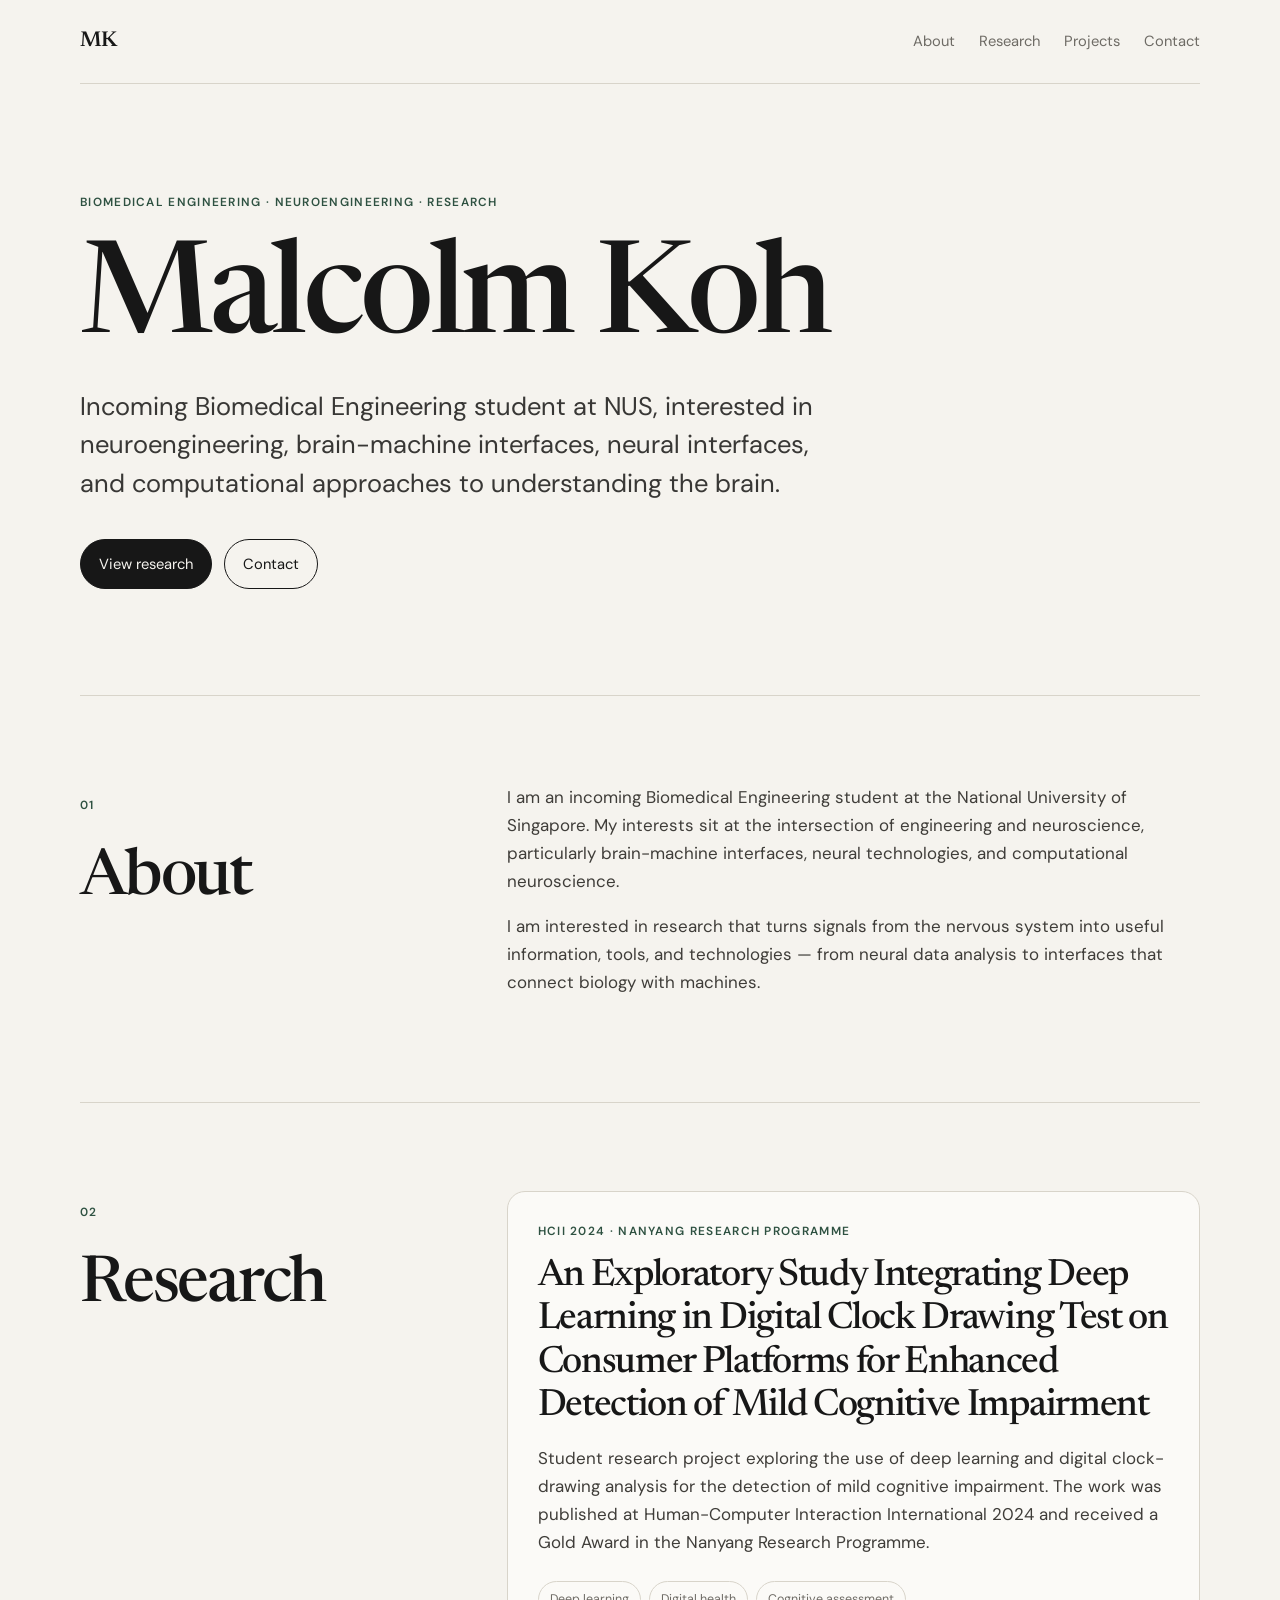
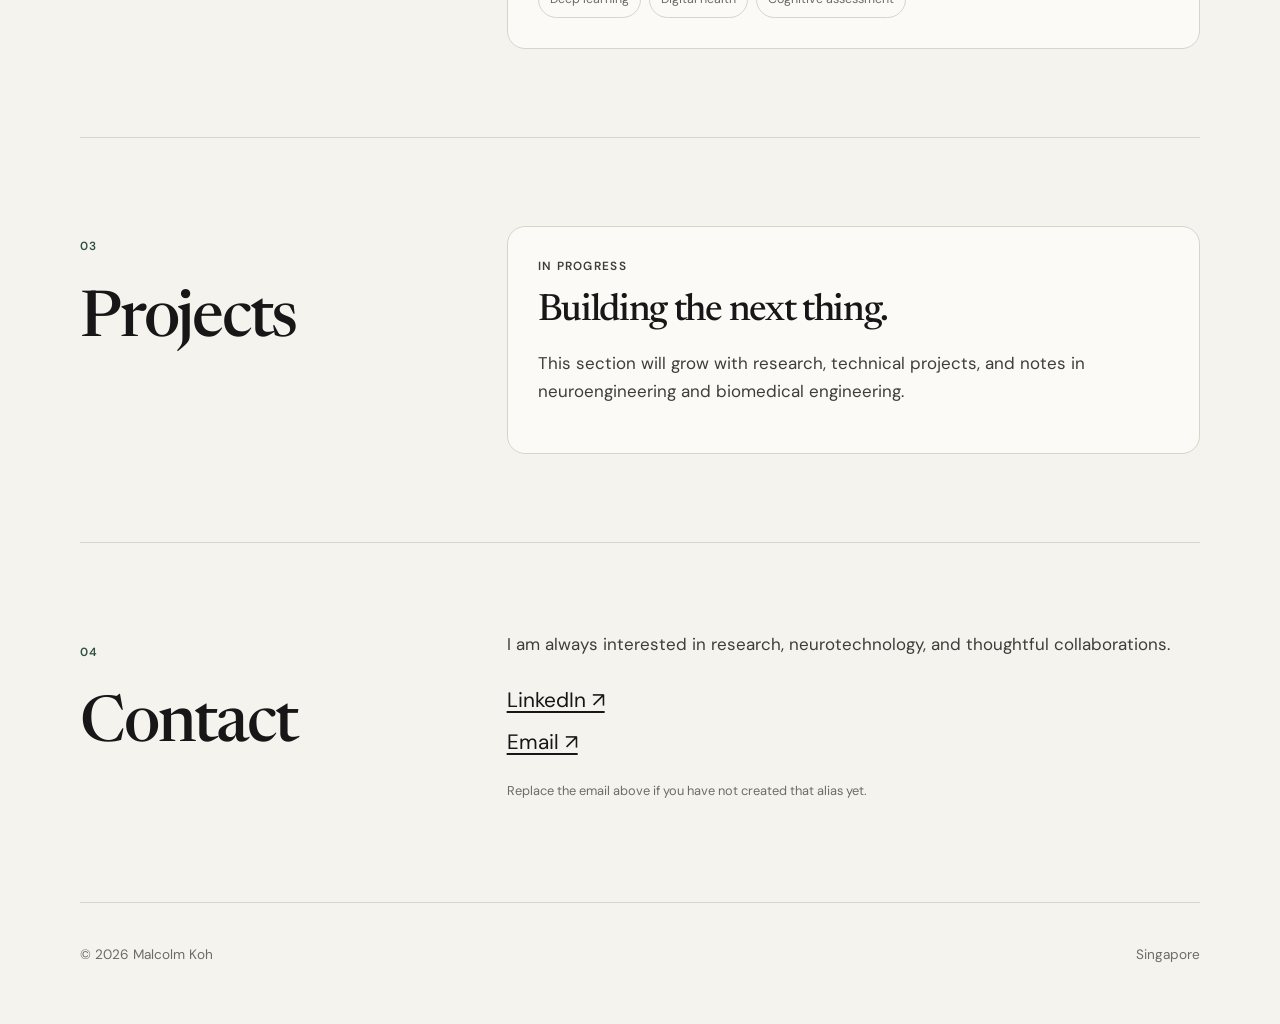
==== index.html @ 0d07c6bb "oops" ====
<!DOCTYPE html>
<html lang="en">
<head>
  <meta charset="UTF-8" />
  <meta name="viewport" content="width=device-width, initial-scale=1.0" />
  <meta name="description" content="Malcolm Koh — incoming NUS Biomedical Engineering student interested in neuroengineering, brain-machine interfaces, and computational neuroscience." />
  <title>Malcolm Koh</title>
  <link rel="preconnect" href="https://fonts.googleapis.com">
  <link rel="preconnect" href="https://fonts.gstatic.com" crossorigin>
  <link href="https://fonts.googleapis.com/css2?family=DM+Sans:wght@400;500;600&family=Newsreader:opsz,wght@6..72,500;6..72,600&display=swap" rel="stylesheet">
  <link rel="stylesheet" href="styles.css" />
</head>
<body>
  <header class="site-header">
    <a class="brand" href="#top">MK</a>
    <nav aria-label="Primary navigation">
      <a href="#about">About</a>
      <a href="#research">Research</a>
      <a href="#projects">Projects</a>
      <a href="#contact">Contact</a>
    </nav>
  </header>

  <main id="top">
    <section class="hero section-wrap">
      <p class="eyebrow">Biomedical engineering · Neuroengineering · Research</p>
      <h1>Malcolm Koh</h1>
      <p class="hero-copy">
        Incoming Biomedical Engineering student at NUS, interested in
        neuroengineering, brain-machine interfaces, neural interfaces,
        and computational approaches to understanding the brain.
      </p>
      <div class="hero-links">
        <a class="button primary" href="#research">View research</a>
        <a class="button secondary" href="#contact">Contact</a>
      </div>
    </section>

    <section id="about" class="section-wrap section-grid">
      <div>
        <p class="section-number">01</p>
        <h2>About</h2>
      </div>
      <div class="section-content">
        <p>
          I am an incoming Biomedical Engineering student at the National
          University of Singapore. My interests sit at the intersection of
          engineering and neuroscience, particularly brain-machine interfaces,
          neural technologies, and computational neuroscience.
        </p>
        <p>
          I am interested in research that turns signals from the nervous system
          into useful information, tools, and technologies — from neural data
          analysis to interfaces that connect biology with machines.
        </p>
      </div>
    </section>

    <section id="research" class="section-wrap section-grid">
      <div>
        <p class="section-number">02</p>
        <h2>Research</h2>
      </div>
      <div class="section-content">
        <article class="research-card">
          <div class="research-meta">HCII 2024 · Nanyang Research Programme</div>
          <h3>
            An Exploratory Study Integrating Deep Learning in Digital Clock
            Drawing Test on Consumer Platforms for Enhanced Detection of Mild
            Cognitive Impairment
          </h3>
          <p>
            Student research project exploring the use of deep learning and
            digital clock-drawing analysis for the detection of mild cognitive
            impairment. The work was published at Human-Computer Interaction
            International 2024 and received a Gold Award in the Nanyang Research
            Programme.
          </p>
          <div class="tag-row" aria-label="Research topics">
            <span>Deep learning</span>
            <span>Digital health</span>
            <span>Cognitive assessment</span>
          </div>
        </article>
      </div>
    </section>

    <section id="projects" class="section-wrap section-grid">
      <div>
        <p class="section-number">03</p>
        <h2>Projects</h2>
      </div>
      <div class="section-content">
        <div class="placeholder-card">
          <p class="placeholder-label">In progress</p>
          <h3>Building the next thing.</h3>
          <p>
            This section will grow with research, technical projects, and notes
            in neuroengineering and biomedical engineering.
          </p>
        </div>
      </div>
    </section>

    <section id="contact" class="section-wrap section-grid contact-section">
      <div>
        <p class="section-number">04</p>
        <h2>Contact</h2>
      </div>
      <div class="section-content">
        <p>
          I am always interested in research, neurotechnology, and thoughtful
          collaborations.
        </p>
        <div class="contact-links">
          <a href="https://www.linkedin.com/in/malcolmkohhs" target="_blank" rel="noreferrer">LinkedIn ↗</a>
          <a href="mailto:hello@malcolmkoh.com">Email ↗</a>
        </div>
        <p class="fine-print">Replace the email above if you have not created that alias yet.</p>
      </div>
    </section>
  </main>

  <footer class="site-footer section-wrap">
    <p>© <span id="year"></span> Malcolm Koh</p>
    <p>Singapore</p>
  </footer>

  <script src="script.js"></script>
</body>
</html>
---- styles.css ----
:root {
  --bg: #f5f3ee;
  --surface: #fbfaf7;
  --text: #171717;
  --muted: #6e6b65;
  --line: #d8d4ca;
  --accent: #2e5141;
  --max-width: 1120px;
}

* { box-sizing: border-box; }
html { scroll-behavior: smooth; }
body {
  margin: 0;
  background: var(--bg);
  color: var(--text);
  font-family: "DM Sans", system-ui, sans-serif;
  line-height: 1.65;
  -webkit-font-smoothing: antialiased;
}

a { color: inherit; }

.site-header {
  width: min(calc(100% - 40px), var(--max-width));
  margin: 0 auto;
  min-height: 84px;
  display: flex;
  align-items: center;
  justify-content: space-between;
  border-bottom: 1px solid var(--line);
}

.brand {
  text-decoration: none;
  font-family: "Newsreader", serif;
  font-size: 1.35rem;
  font-weight: 600;
  letter-spacing: -0.03em;
}

nav { display: flex; gap: 24px; }
nav a {
  text-decoration: none;
  color: var(--muted);
  font-size: 0.92rem;
  transition: color 160ms ease;
}
nav a:hover { color: var(--text); }

.section-wrap {
  width: min(calc(100% - 40px), var(--max-width));
  margin-inline: auto;
}

.hero {
  min-height: 68vh;
  display: flex;
  flex-direction: column;
  justify-content: center;
  padding: 88px 0 96px;
  border-bottom: 1px solid var(--line);
}

.eyebrow,
.section-number,
.research-meta,
.placeholder-label {
  color: var(--accent);
  text-transform: uppercase;
  letter-spacing: 0.11em;
  font-size: 0.74rem;
  font-weight: 600;
}

h1, h2, h3 {
  font-family: "Newsreader", Georgia, serif;
  font-weight: 500;
  letter-spacing: -0.035em;
  margin-top: 0;
}

h1 {
  font-size: clamp(4rem, 11vw, 8rem);
  line-height: 0.9;
  margin: 20px 0 28px;
}

.hero-copy {
  max-width: 760px;
  font-size: clamp(1.2rem, 2.2vw, 1.6rem);
  line-height: 1.5;
  color: #383735;
  margin: 0;
}

.hero-links { display: flex; gap: 12px; margin-top: 36px; }
.button {
  display: inline-flex;
  padding: 12px 18px;
  border-radius: 999px;
  text-decoration: none;
  font-size: 0.92rem;
  border: 1px solid var(--text);
  transition: transform 160ms ease, background 160ms ease, color 160ms ease;
}
.button:hover { transform: translateY(-2px); }
.button.primary { background: var(--text); color: var(--bg); }
.button.secondary { background: transparent; }

.section-grid {
  display: grid;
  grid-template-columns: 1fr 2fr;
  gap: 80px;
  padding: 88px 0;
  border-bottom: 1px solid var(--line);
}

h2 {
  font-size: clamp(2.4rem, 5vw, 4rem);
  margin-bottom: 0;
}

.section-content {
  max-width: 720px;
  font-size: 1.06rem;
}
.section-content p:first-child { margin-top: 0; }
.section-content p { color: #3f3d39; }

.research-card,
.placeholder-card {
  background: var(--surface);
  border: 1px solid var(--line);
  border-radius: 18px;
  padding: 30px;
}

.research-card h3,
.placeholder-card h3 {
  font-size: clamp(1.65rem, 3vw, 2.35rem);
  line-height: 1.15;
  margin: 14px 0 16px;
}

.tag-row {
  display: flex;
  flex-wrap: wrap;
  gap: 8px;
  margin-top: 24px;
}
.tag-row span {
  border: 1px solid var(--line);
  border-radius: 999px;
  padding: 7px 11px;
  font-size: 0.78rem;
  color: var(--muted);
}

.contact-links {
  display: flex;
  flex-direction: column;
  align-items: flex-start;
  gap: 8px;
  margin-top: 24px;
}
.contact-links a {
  font-size: 1.3rem;
  text-underline-offset: 4px;
}
.fine-print {
  font-size: 0.8rem;
  color: var(--muted) !important;
  margin-top: 20px;
}

.site-footer {
  display: flex;
  justify-content: space-between;
  padding: 28px 0 44px;
  color: var(--muted);
  font-size: 0.85rem;
}

@media (max-width: 760px) {
  .site-header { min-height: 72px; }
  nav { gap: 14px; }
  nav a:nth-child(2), nav a:nth-child(3) { display: none; }
  .hero { min-height: auto; padding: 88px 0 72px; }
  .section-grid {
    grid-template-columns: 1fr;
    gap: 32px;
    padding: 64px 0;
  }
  .research-card, .placeholder-card { padding: 22px; }
  .site-footer { flex-direction: column; gap: 4px; }
}
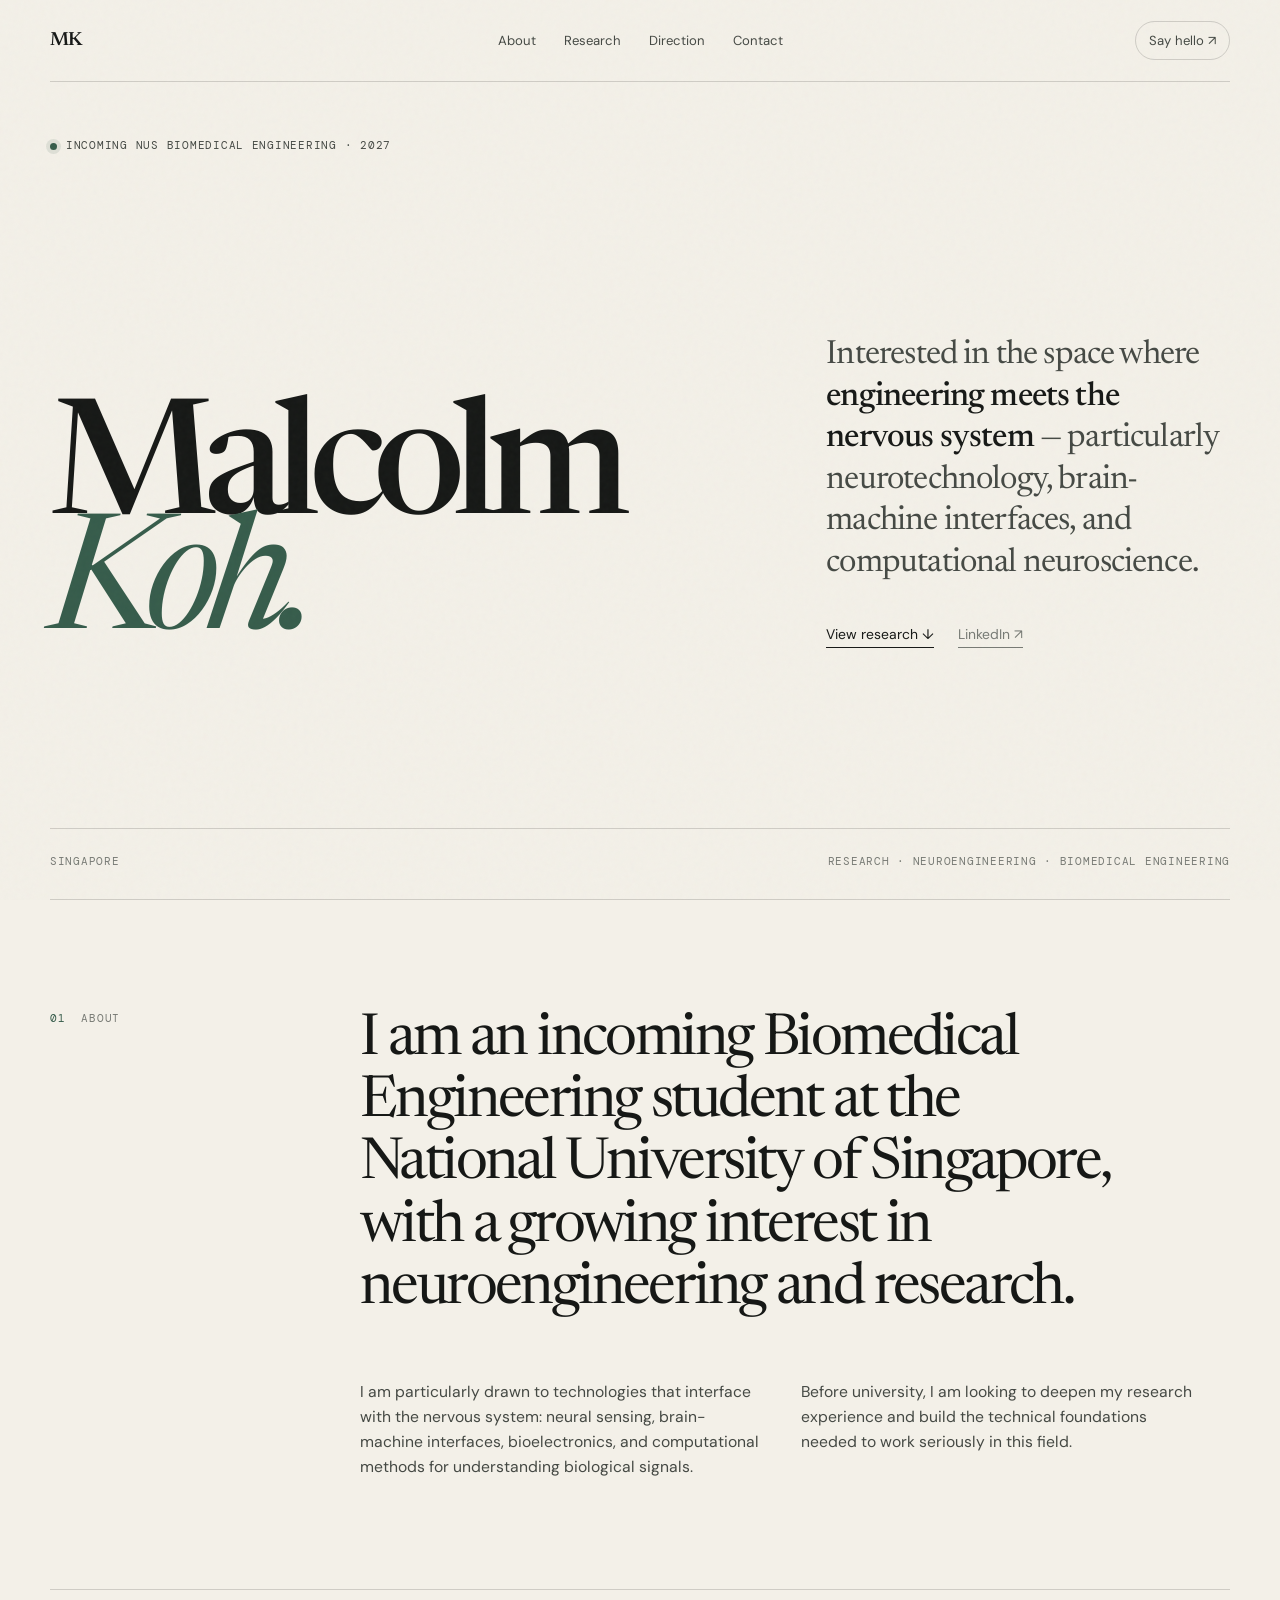
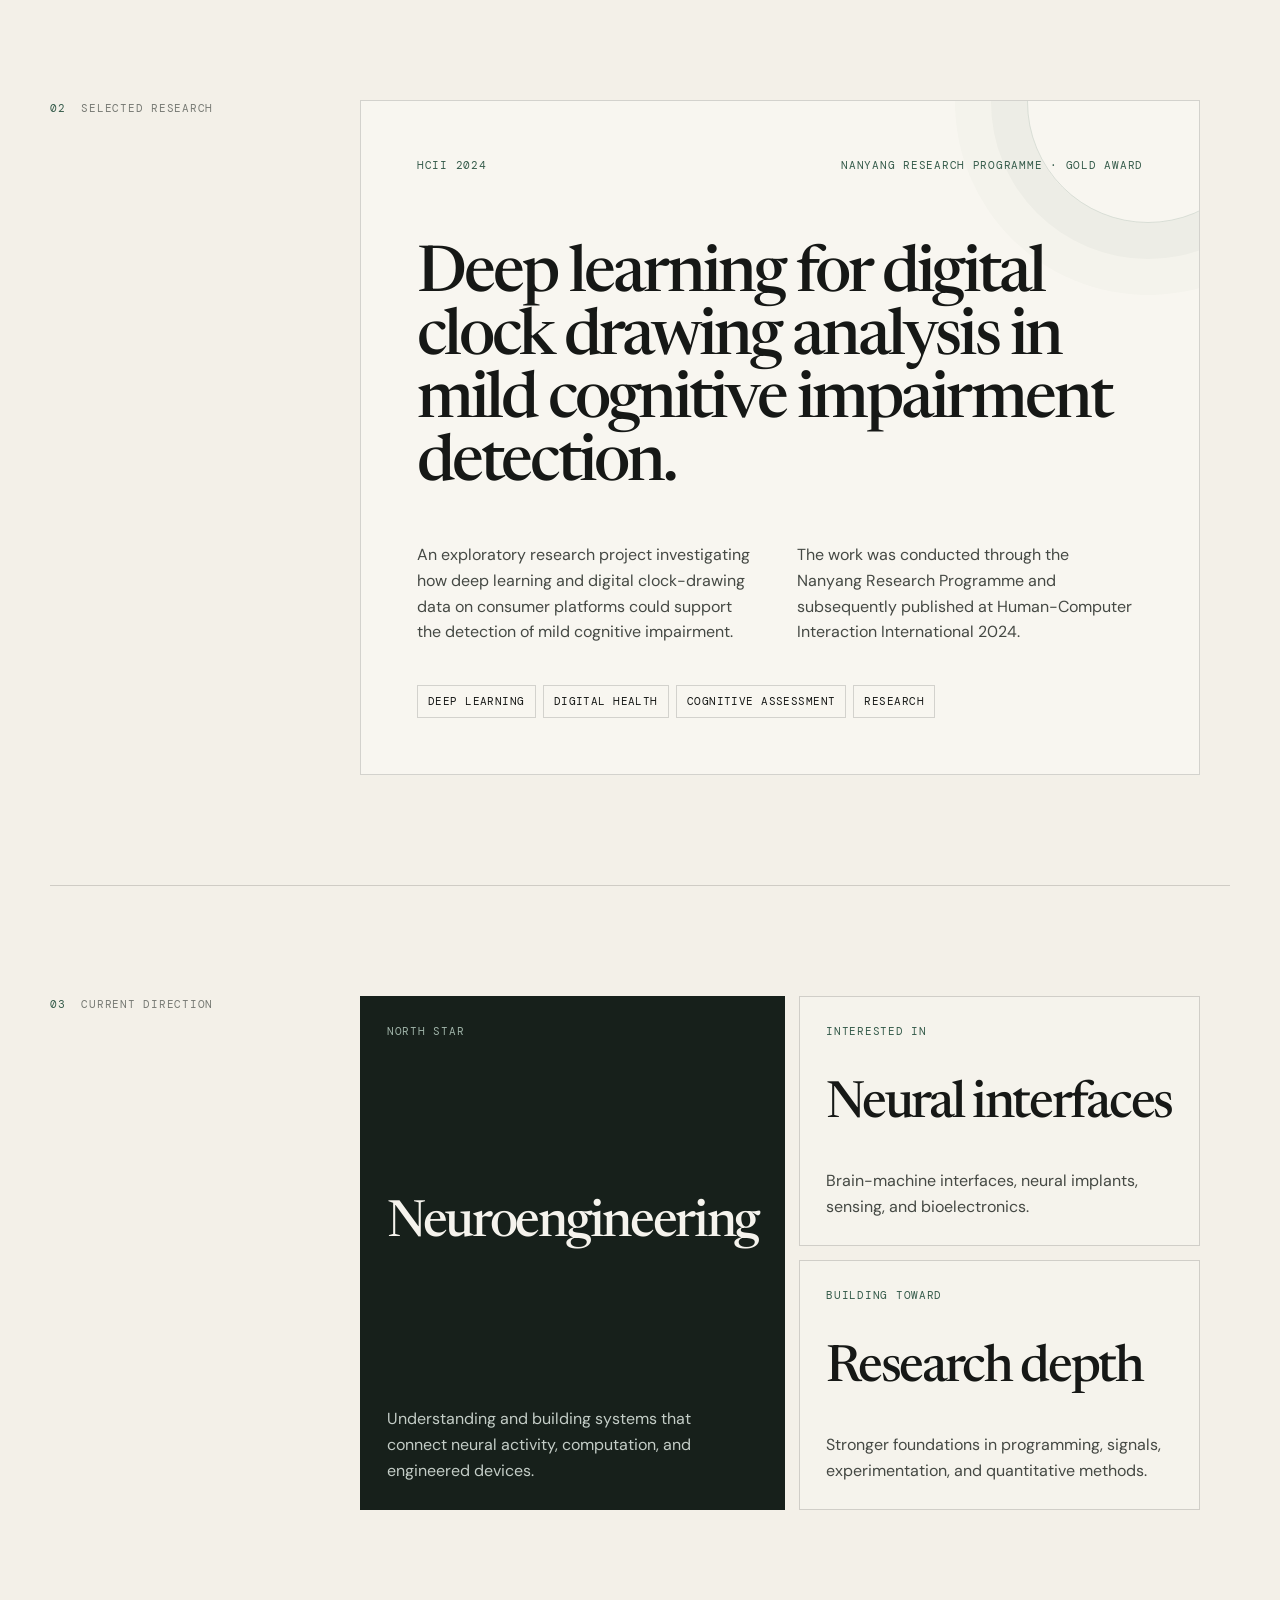
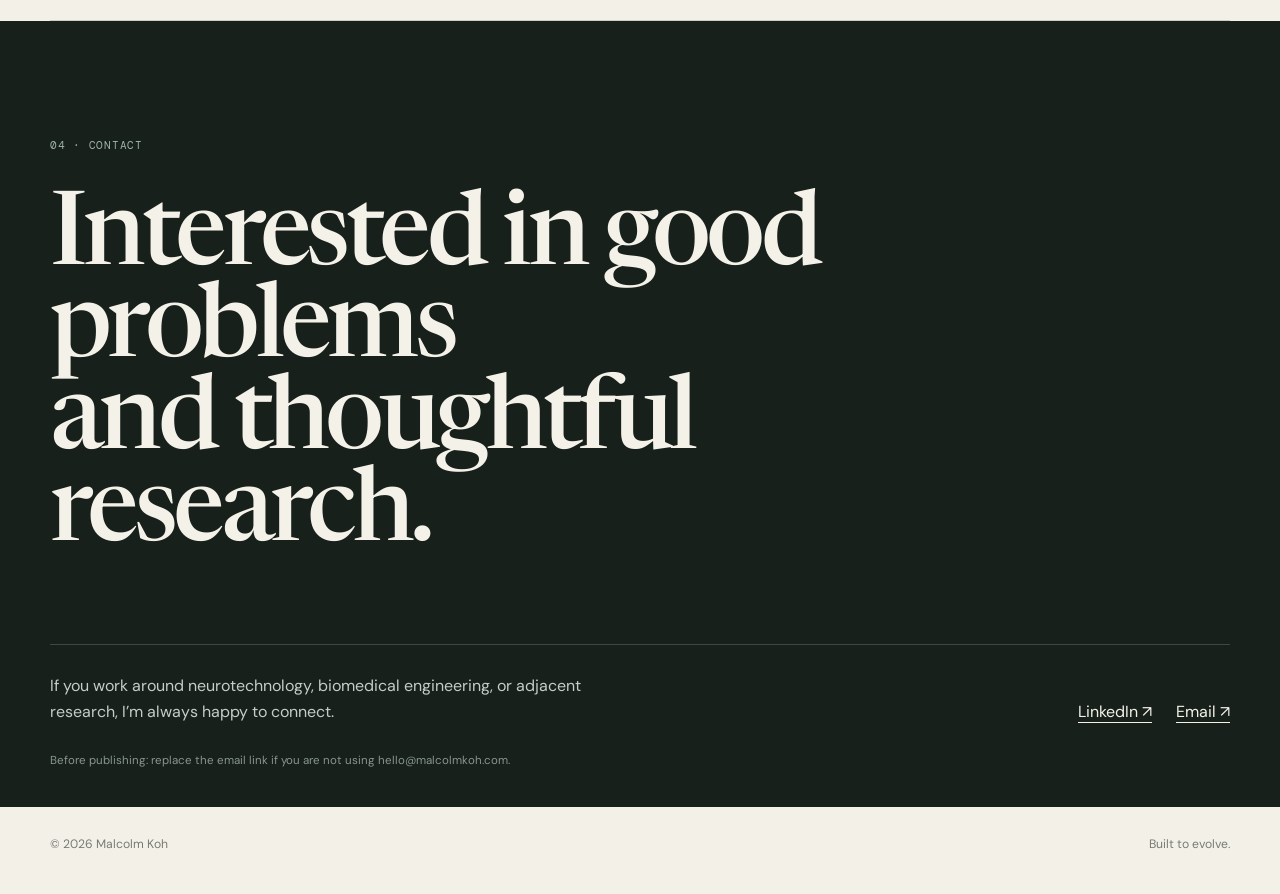
==== commit 3ac03eab: "new" ====
--- a/index.html
+++ b/index.html
@@ -4,126 +4,153 @@
   <meta charset="UTF-8" />
   <meta name="viewport" content="width=device-width, initial-scale=1.0" />
   <meta name="description" content="Malcolm Koh — incoming NUS Biomedical Engineering student interested in neuroengineering, brain-machine interfaces, and computational neuroscience." />
-  <title>Malcolm Koh</title>
+  <meta name="theme-color" content="#f3f0e8" />
+  <title>Malcolm Koh — Biomedical Engineering & Neuroengineering</title>
   <link rel="preconnect" href="https://fonts.googleapis.com">
   <link rel="preconnect" href="https://fonts.gstatic.com" crossorigin>
-  <link href="https://fonts.googleapis.com/css2?family=DM+Sans:wght@400;500;600&family=Newsreader:opsz,wght@6..72,500;6..72,600&display=swap" rel="stylesheet">
+  <link href="https://fonts.googleapis.com/css2?family=DM+Mono:wght@400;500&family=DM+Sans:wght@400;500;600&family=Newsreader:opsz,wght@6..72,400;6..72,500;6..72,600&display=swap" rel="stylesheet">
   <link rel="stylesheet" href="styles.css" />
 </head>
 <body>
+  <div class="grain" aria-hidden="true"></div>
+
   <header class="site-header">
-    <a class="brand" href="#top">MK</a>
+    <a class="brand" href="#top" aria-label="Malcolm Koh home">MK</a>
     <nav aria-label="Primary navigation">
       <a href="#about">About</a>
       <a href="#research">Research</a>
-      <a href="#projects">Projects</a>
+      <a href="#direction">Direction</a>
       <a href="#contact">Contact</a>
     </nav>
+    <a class="header-cta" href="#contact">Say hello <span>↗</span></a>
   </header>
 
   <main id="top">
-    <section class="hero section-wrap">
-      <p class="eyebrow">Biomedical engineering · Neuroengineering · Research</p>
-      <h1>Malcolm Koh</h1>
-      <p class="hero-copy">
-        Incoming Biomedical Engineering student at NUS, interested in
-        neuroengineering, brain-machine interfaces, neural interfaces,
-        and computational approaches to understanding the brain.
-      </p>
-      <div class="hero-links">
-        <a class="button primary" href="#research">View research</a>
-        <a class="button secondary" href="#contact">Contact</a>
+    <section class="hero section-wrap reveal">
+      <div class="hero-kicker">
+        <span class="status-dot" aria-hidden="true"></span>
+        Incoming NUS Biomedical Engineering · 2027
+      </div>
+
+      <div class="hero-grid">
+        <div>
+          <h1>Malcolm<br><em>Koh.</em></h1>
+        </div>
+        <div class="hero-side">
+          <p class="hero-copy">
+            Interested in the space where <strong>engineering meets the nervous system</strong> — particularly neurotechnology, brain-machine interfaces, and computational neuroscience.
+          </p>
+          <div class="hero-actions">
+            <a class="text-link" href="#research">View research <span>↓</span></a>
+            <a class="text-link muted-link" href="https://www.linkedin.com/in/malcolmkohhs" target="_blank" rel="noreferrer">LinkedIn <span>↗</span></a>
+          </div>
+        </div>
+      </div>
+
+      <div class="hero-foot">
+        <span>Singapore</span>
+        <span>Research · Neuroengineering · Biomedical Engineering</span>
       </div>
     </section>
 
-    <section id="about" class="section-wrap section-grid">
-      <div>
-        <p class="section-number">01</p>
-        <h2>About</h2>
+    <section id="about" class="section-wrap split-section reveal">
+      <div class="section-label">
+        <span>01</span>
+        <p>About</p>
       </div>
-      <div class="section-content">
-        <p>
-          I am an incoming Biomedical Engineering student at the National
-          University of Singapore. My interests sit at the intersection of
-          engineering and neuroscience, particularly brain-machine interfaces,
-          neural technologies, and computational neuroscience.
+      <div class="section-body about-copy">
+        <p class="lead">
+          I am an incoming Biomedical Engineering student at the National University of Singapore, with a growing interest in neuroengineering and research.
         </p>
-        <p>
-          I am interested in research that turns signals from the nervous system
-          into useful information, tools, and technologies — from neural data
-          analysis to interfaces that connect biology with machines.
-        </p>
+        <div class="two-col-copy">
+          <p>
+            I am particularly drawn to technologies that interface with the nervous system: neural sensing, brain-machine interfaces, bioelectronics, and computational methods for understanding biological signals.
+          </p>
+          <p>
+            Before university, I am looking to deepen my research experience and build the technical foundations needed to work seriously in this field.
+          </p>
+        </div>
       </div>
     </section>
 
-    <section id="research" class="section-wrap section-grid">
-      <div>
-        <p class="section-number">02</p>
-        <h2>Research</h2>
+    <section id="research" class="section-wrap split-section reveal">
+      <div class="section-label">
+        <span>02</span>
+        <p>Selected research</p>
       </div>
-      <div class="section-content">
-        <article class="research-card">
-          <div class="research-meta">HCII 2024 · Nanyang Research Programme</div>
-          <h3>
-            An Exploratory Study Integrating Deep Learning in Digital Clock
-            Drawing Test on Consumer Platforms for Enhanced Detection of Mild
-            Cognitive Impairment
-          </h3>
-          <p>
-            Student research project exploring the use of deep learning and
-            digital clock-drawing analysis for the detection of mild cognitive
-            impairment. The work was published at Human-Computer Interaction
-            International 2024 and received a Gold Award in the Nanyang Research
-            Programme.
-          </p>
+      <div class="section-body">
+        <article class="feature-project">
+          <div class="project-topline">
+            <span>HCII 2024</span>
+            <span>Nanyang Research Programme · Gold Award</span>
+          </div>
+
+          <h2>
+            Deep learning for digital clock drawing analysis in mild cognitive impairment detection.
+          </h2>
+
+          <div class="project-details">
+            <p>
+              An exploratory research project investigating how deep learning and digital clock-drawing data on consumer platforms could support the detection of mild cognitive impairment.
+            </p>
+            <p>
+              The work was conducted through the Nanyang Research Programme and subsequently published at Human-Computer Interaction International 2024.
+            </p>
+          </div>
+
           <div class="tag-row" aria-label="Research topics">
             <span>Deep learning</span>
             <span>Digital health</span>
             <span>Cognitive assessment</span>
+            <span>Research</span>
           </div>
         </article>
       </div>
     </section>
 
-    <section id="projects" class="section-wrap section-grid">
-      <div>
-        <p class="section-number">03</p>
-        <h2>Projects</h2>
+    <section id="direction" class="section-wrap split-section reveal">
+      <div class="section-label">
+        <span>03</span>
+        <p>Current direction</p>
       </div>
-      <div class="section-content">
-        <div class="placeholder-card">
-          <p class="placeholder-label">In progress</p>
-          <h3>Building the next thing.</h3>
-          <p>
-            This section will grow with research, technical projects, and notes
-            in neuroengineering and biomedical engineering.
-          </p>
+      <div class="section-body direction-grid">
+        <div class="direction-card direction-card-large">
+          <p class="mini-label">North star</p>
+          <h3>Neuroengineering</h3>
+          <p>Understanding and building systems that connect neural activity, computation, and engineered devices.</p>
+        </div>
+        <div class="direction-card">
+          <p class="mini-label">Interested in</p>
+          <h3>Neural interfaces</h3>
+          <p>Brain-machine interfaces, neural implants, sensing, and bioelectronics.</p>
+        </div>
+        <div class="direction-card">
+          <p class="mini-label">Building toward</p>
+          <h3>Research depth</h3>
+          <p>Stronger foundations in programming, signals, experimentation, and quantitative methods.</p>
         </div>
       </div>
     </section>
 
-    <section id="contact" class="section-wrap section-grid contact-section">
-      <div>
-        <p class="section-number">04</p>
-        <h2>Contact</h2>
-      </div>
-      <div class="section-content">
-        <p>
-          I am always interested in research, neurotechnology, and thoughtful
-          collaborations.
-        </p>
-        <div class="contact-links">
-          <a href="https://www.linkedin.com/in/malcolmkohhs" target="_blank" rel="noreferrer">LinkedIn ↗</a>
-          <a href="mailto:hello@malcolmkoh.com">Email ↗</a>
+    <section id="contact" class="contact-band reveal">
+      <div class="section-wrap contact-inner">
+        <p class="mini-label">04 · Contact</p>
+        <h2>Interested in good problems<br>and thoughtful research.</h2>
+        <div class="contact-bottom">
+          <p>If you work around neurotechnology, biomedical engineering, or adjacent research, I’m always happy to connect.</p>
+          <div class="contact-links">
+            <a href="https://www.linkedin.com/in/malcolmkohhs" target="_blank" rel="noreferrer">LinkedIn ↗</a>
+            <a href="mailto:hello@malcolmkoh.com">Email ↗</a>
+          </div>
         </div>
-        <p class="fine-print">Replace the email above if you have not created that alias yet.</p>
+        <p class="setup-note">Before publishing: replace the email link if you are not using hello@malcolmkoh.com.</p>
       </div>
     </section>
   </main>
 
   <footer class="site-footer section-wrap">
     <p>© <span id="year"></span> Malcolm Koh</p>
-    <p>Singapore</p>
+    <p>Built to evolve.</p>
   </footer>
 
   <script src="script.js"></script>
--- a/styles.css
+++ b/styles.css
@@ -1,11 +1,14 @@
 :root {
-  --bg: #f5f3ee;
-  --surface: #fbfaf7;
-  --text: #171717;
-  --muted: #6e6b65;
-  --line: #d8d4ca;
-  --accent: #2e5141;
-  --max-width: 1120px;
+  --bg: #f3f0e8;
+  --paper: #f8f6f0;
+  --ink: #161816;
+  --soft-ink: #454944;
+  --muted: #777a74;
+  --line: rgba(22, 24, 22, 0.16);
+  --accent: #365c4b;
+  --accent-soft: #dfe7df;
+  --dark: #17201b;
+  --max: 1180px;
 }
 
 * { box-sizing: border-box; }
@@ -13,185 +16,286 @@
 body {
   margin: 0;
   background: var(--bg);
-  color: var(--text);
-  font-family: "DM Sans", system-ui, sans-serif;
-  line-height: 1.65;
+  color: var(--ink);
+  font-family: "DM Sans", system-ui, -apple-system, BlinkMacSystemFont, sans-serif;
+  line-height: 1.6;
   -webkit-font-smoothing: antialiased;
 }
 
+body::before {
+  content: "";
+  position: fixed;
+  inset: 0;
+  pointer-events: none;
+  z-index: -2;
+  background:
+    linear-gradient(to right, transparent calc(50% - .5px), rgba(22,24,22,.035) 50%, transparent calc(50% + .5px));
+}
+
+.grain {
+  position: fixed;
+  inset: 0;
+  pointer-events: none;
+  opacity: .18;
+  z-index: 20;
+  background-image: url("data:image/svg+xml,%3Csvg viewBox='0 0 180 180' xmlns='http://www.w3.org/2000/svg'%3E%3Cfilter id='n'%3E%3CfeTurbulence type='fractalNoise' baseFrequency='.95' numOctaves='3' stitchTiles='stitch'/%3E%3C/filter%3E%3Crect width='100%25' height='100%25' filter='url(%23n)' opacity='.16'/%3E%3C/svg%3E");
+}
+
+::selection { background: var(--accent-soft); }
 a { color: inherit; }
 
+.section-wrap {
+  width: min(calc(100% - 48px), var(--max));
+  margin-inline: auto;
+}
+
 .site-header {
-  width: min(calc(100% - 40px), var(--max-width));
+  width: min(calc(100% - 48px), var(--max));
+  min-height: 82px;
   margin: 0 auto;
-  min-height: 84px;
+  display: grid;
+  grid-template-columns: 1fr auto 1fr;
+  align-items: center;
+  border-bottom: 1px solid var(--line);
+}
+
+.brand {
+  justify-self: start;
+  font: 600 1.2rem/1 "Newsreader", Georgia, serif;
+  text-decoration: none;
+  letter-spacing: -.035em;
+}
+
+nav { display: flex; gap: 28px; }
+nav a,
+.header-cta {
+  font-size: .82rem;
+  text-decoration: none;
+  color: var(--soft-ink);
+}
+nav a { position: relative; }
+nav a::after {
+  content: "";
+  position: absolute;
+  left: 0;
+  right: 100%;
+  bottom: -5px;
+  height: 1px;
+  background: var(--ink);
+  transition: right .2s ease;
+}
+nav a:hover::after { right: 0; }
+
+.header-cta {
+  justify-self: end;
+  border: 1px solid var(--line);
+  border-radius: 999px;
+  padding: 8px 13px;
+  transition: background .2s ease, border-color .2s ease;
+}
+.header-cta:hover { background: var(--paper); border-color: rgba(22,24,22,.35); }
+
+.hero {
+  min-height: calc(100vh - 82px);
+  padding: 55px 0 28px;
   display: flex;
-  align-items: center;
+  flex-direction: column;
   justify-content: space-between;
   border-bottom: 1px solid var(--line);
 }
 
-.brand {
-  text-decoration: none;
-  font-family: "Newsreader", serif;
-  font-size: 1.35rem;
-  font-weight: 600;
-  letter-spacing: -0.03em;
-}
-
-nav { display: flex; gap: 24px; }
-nav a {
-  text-decoration: none;
+.hero-kicker,
+.mini-label,
+.project-topline,
+.section-label,
+.hero-foot {
+  font-family: "DM Mono", monospace;
+  text-transform: uppercase;
+  letter-spacing: .065em;
+  font-size: .71rem;
+}
+.hero-kicker { color: var(--soft-ink); display: flex; align-items: center; gap: 9px; }
+.status-dot { width: 7px; height: 7px; border-radius: 999px; background: var(--accent); box-shadow: 0 0 0 4px rgba(54,92,75,.11); }
+
+.hero-grid {
+  display: grid;
+  grid-template-columns: 1.5fr .85fr;
+  align-items: end;
+  gap: 64px;
+  margin-block: auto;
+  padding: 48px 0;
+}
+
+h1, h2, h3 { margin: 0; font-family: "Newsreader", Georgia, serif; font-weight: 500; letter-spacing: -.045em; }
+h1 {
+  font-size: clamp(5.6rem, 12.5vw, 10.5rem);
+  line-height: .72;
+  letter-spacing: -.075em;
+}
+h1 em { font-weight: 400; color: var(--accent); }
+
+.hero-copy {
+  margin: 0;
+  font-family: "Newsreader", Georgia, serif;
+  font-size: clamp(1.45rem, 2.6vw, 2.1rem);
+  line-height: 1.25;
+  letter-spacing: -.025em;
+  color: var(--soft-ink);
+}
+.hero-copy strong { font-weight: 500; color: var(--ink); }
+.hero-actions { display: flex; gap: 24px; margin-top: 38px; }
+.text-link { text-decoration: none; border-bottom: 1px solid var(--ink); padding-bottom: 2px; font-size: .87rem; }
+.muted-link { color: var(--muted); border-color: var(--muted); }
+
+.hero-foot {
+  display: flex;
+  justify-content: space-between;
+  gap: 24px;
   color: var(--muted);
-  font-size: 0.92rem;
-  transition: color 160ms ease;
-}
-nav a:hover { color: var(--text); }
-
-.section-wrap {
-  width: min(calc(100% - 40px), var(--max-width));
-  margin-inline: auto;
-}
-
-.hero {
-  min-height: 68vh;
+  padding-top: 24px;
+  border-top: 1px solid var(--line);
+}
+
+.split-section {
+  display: grid;
+  grid-template-columns: 250px 1fr;
+  gap: 60px;
+  padding: 110px 0;
+  border-bottom: 1px solid var(--line);
+}
+.section-label { color: var(--muted); display: flex; gap: 16px; align-items: flex-start; }
+.section-label span { color: var(--accent); }
+.section-label p { margin: 0; }
+.section-body { max-width: 840px; }
+.lead {
+  margin: 0;
+  max-width: 790px;
+  font-family: "Newsreader", Georgia, serif;
+  font-size: clamp(2.05rem, 4.5vw, 3.8rem);
+  line-height: 1.08;
+  letter-spacing: -.045em;
+}
+.two-col-copy {
+  display: grid;
+  grid-template-columns: 1fr 1fr;
+  gap: 42px;
+  margin-top: 58px;
+  color: var(--soft-ink);
+  font-size: .98rem;
+}
+.two-col-copy p { margin: 0; }
+
+.feature-project {
+  background: var(--paper);
+  border: 1px solid var(--line);
+  padding: clamp(28px, 5vw, 56px);
+  position: relative;
+  overflow: hidden;
+}
+.feature-project::before {
+  content: "";
+  position: absolute;
+  width: 240px;
+  height: 240px;
+  border: 1px solid rgba(54,92,75,.16);
+  border-radius: 50%;
+  top: -120px;
+  right: -70px;
+  box-shadow: 0 0 0 36px rgba(54,92,75,.035), 0 0 0 72px rgba(54,92,75,.02);
+}
+.project-topline { display: flex; justify-content: space-between; gap: 24px; color: var(--accent); position: relative; z-index: 1; }
+.feature-project h2 {
+  font-size: clamp(2.35rem, 5vw, 4.75rem);
+  line-height: .98;
+  max-width: 800px;
+  margin: 70px 0 46px;
+  position: relative;
+  z-index: 1;
+}
+.project-details { display: grid; grid-template-columns: 1fr 1fr; gap: 40px; max-width: 720px; color: var(--soft-ink); }
+.project-details p { margin: 0; }
+.tag-row { display: flex; flex-wrap: wrap; gap: 7px; margin-top: 40px; }
+.tag-row span { border: 1px solid var(--line); padding: 7px 10px; font-family: "DM Mono", monospace; font-size: .68rem; text-transform: uppercase; letter-spacing: .04em; }
+
+.direction-grid { display: grid; grid-template-columns: 1fr 1fr; gap: 14px; }
+.direction-card {
+  min-height: 250px;
+  border: 1px solid var(--line);
+  padding: 26px;
   display: flex;
   flex-direction: column;
-  justify-content: center;
-  padding: 88px 0 96px;
-  border-bottom: 1px solid var(--line);
-}
-
-.eyebrow,
-.section-number,
-.research-meta,
-.placeholder-label {
-  color: var(--accent);
-  text-transform: uppercase;
-  letter-spacing: 0.11em;
-  font-size: 0.74rem;
-  font-weight: 600;
-}
-
-h1, h2, h3 {
-  font-family: "Newsreader", Georgia, serif;
-  font-weight: 500;
-  letter-spacing: -0.035em;
-  margin-top: 0;
-}
-
-h1 {
-  font-size: clamp(4rem, 11vw, 8rem);
-  line-height: 0.9;
-  margin: 20px 0 28px;
-}
-
-.hero-copy {
-  max-width: 760px;
-  font-size: clamp(1.2rem, 2.2vw, 1.6rem);
-  line-height: 1.5;
-  color: #383735;
-  margin: 0;
-}
-
-.hero-links { display: flex; gap: 12px; margin-top: 36px; }
-.button {
-  display: inline-flex;
-  padding: 12px 18px;
-  border-radius: 999px;
-  text-decoration: none;
-  font-size: 0.92rem;
-  border: 1px solid var(--text);
-  transition: transform 160ms ease, background 160ms ease, color 160ms ease;
-}
-.button:hover { transform: translateY(-2px); }
-.button.primary { background: var(--text); color: var(--bg); }
-.button.secondary { background: transparent; }
-
-.section-grid {
-  display: grid;
-  grid-template-columns: 1fr 2fr;
-  gap: 80px;
-  padding: 88px 0;
-  border-bottom: 1px solid var(--line);
-}
-
-h2 {
-  font-size: clamp(2.4rem, 5vw, 4rem);
-  margin-bottom: 0;
-}
-
-.section-content {
-  max-width: 720px;
-  font-size: 1.06rem;
-}
-.section-content p:first-child { margin-top: 0; }
-.section-content p { color: #3f3d39; }
-
-.research-card,
-.placeholder-card {
-  background: var(--surface);
-  border: 1px solid var(--line);
-  border-radius: 18px;
-  padding: 30px;
-}
-
-.research-card h3,
-.placeholder-card h3 {
-  font-size: clamp(1.65rem, 3vw, 2.35rem);
-  line-height: 1.15;
-  margin: 14px 0 16px;
-}
-
-.tag-row {
-  display: flex;
-  flex-wrap: wrap;
-  gap: 8px;
-  margin-top: 24px;
-}
-.tag-row span {
-  border: 1px solid var(--line);
-  border-radius: 999px;
-  padding: 7px 11px;
-  font-size: 0.78rem;
-  color: var(--muted);
-}
-
-.contact-links {
-  display: flex;
-  flex-direction: column;
-  align-items: flex-start;
-  gap: 8px;
-  margin-top: 24px;
-}
-.contact-links a {
-  font-size: 1.3rem;
-  text-underline-offset: 4px;
-}
-.fine-print {
-  font-size: 0.8rem;
-  color: var(--muted) !important;
-  margin-top: 20px;
-}
-
-.site-footer {
-  display: flex;
   justify-content: space-between;
-  padding: 28px 0 44px;
-  color: var(--muted);
-  font-size: 0.85rem;
-}
-
-@media (max-width: 760px) {
-  .site-header { min-height: 72px; }
-  nav { gap: 14px; }
-  nav a:nth-child(2), nav a:nth-child(3) { display: none; }
-  .hero { min-height: auto; padding: 88px 0 72px; }
-  .section-grid {
-    grid-template-columns: 1fr;
-    gap: 32px;
-    padding: 64px 0;
-  }
-  .research-card, .placeholder-card { padding: 22px; }
+  background: rgba(248,246,240,.5);
+  transition: transform .2s ease, background .2s ease;
+}
+.direction-card:hover { transform: translateY(-3px); background: var(--paper); }
+.direction-card-large { grid-row: span 2; min-height: 514px; background: var(--dark); color: #f5f3ed; border-color: var(--dark); }
+.direction-card .mini-label { color: var(--accent); margin: 0; }
+.direction-card-large .mini-label { color: #9fb3a8; }
+.direction-card h3 { font-size: clamp(2rem, 4vw, 3.4rem); line-height: .98; }
+.direction-card p:last-child { margin: 0; color: var(--soft-ink); max-width: 340px; }
+.direction-card-large p:last-child { color: #c4cdc7; }
+
+.contact-band { background: var(--dark); color: #f4f1e9; padding: 105px 0 36px; }
+.contact-inner .mini-label { color: #9fb3a8; }
+.contact-inner h2 {
+  font-size: clamp(3.4rem, 8vw, 7rem);
+  line-height: .9;
+  max-width: 1000px;
+  margin-top: 38px;
+}
+.contact-bottom {
+  display: grid;
+  grid-template-columns: 1fr auto;
+  gap: 60px;
+  align-items: end;
+  border-top: 1px solid rgba(255,255,255,.18);
+  margin-top: 82px;
+  padding-top: 28px;
+}
+.contact-bottom > p { margin: 0; max-width: 590px; color: #c4cdc7; }
+.contact-links { display: flex; gap: 24px; }
+.contact-links a { color: #f4f1e9; text-underline-offset: 5px; }
+.setup-note { color: #89958f; font-size: .72rem; margin: 28px 0 0; }
+
+.site-footer { display: flex; justify-content: space-between; padding: 28px 0 40px; font-size: .76rem; color: var(--muted); }
+.site-footer p { margin: 0; }
+
+.reveal { opacity: 0; transform: translateY(16px); transition: opacity .65s ease, transform .65s ease; }
+.reveal.visible { opacity: 1; transform: translateY(0); }
+
+@media (prefers-reduced-motion: reduce) {
+  html { scroll-behavior: auto; }
+  .reveal { opacity: 1; transform: none; transition: none; }
+  .direction-card { transition: none; }
+}
+
+@media (max-width: 860px) {
+  .site-header { grid-template-columns: 1fr auto; }
+  nav { display: none; }
+  .hero { min-height: auto; padding-bottom: 24px; }
+  .hero-grid { grid-template-columns: 1fr; gap: 54px; padding: 85px 0 70px; }
+  h1 { font-size: clamp(5.2rem, 23vw, 8rem); }
+  .hero-side { max-width: 620px; }
+  .split-section { grid-template-columns: 1fr; gap: 48px; padding: 80px 0; }
+  .two-col-copy, .project-details { grid-template-columns: 1fr; gap: 22px; }
+  .direction-grid { grid-template-columns: 1fr; }
+  .direction-card-large { grid-row: auto; min-height: 360px; }
+  .contact-bottom { grid-template-columns: 1fr; }
+  .project-topline { flex-direction: column; gap: 6px; }
+}
+
+@media (max-width: 560px) {
+  .section-wrap, .site-header { width: min(calc(100% - 30px), var(--max)); }
+  .header-cta { font-size: .74rem; }
+  .hero-kicker { font-size: .62rem; }
+  .hero-foot { flex-direction: column; gap: 6px; }
+  .hero-foot span:last-child { display: none; }
+  .hero-actions { flex-wrap: wrap; }
+  .feature-project { padding: 24px; }
+  .feature-project h2 { margin: 52px 0 34px; }
+  .contact-band { padding-top: 80px; }
+  .contact-inner h2 { font-size: clamp(3.3rem, 17vw, 5rem); }
+  .contact-links { flex-direction: column; gap: 8px; }
   .site-footer { flex-direction: column; gap: 4px; }
 }
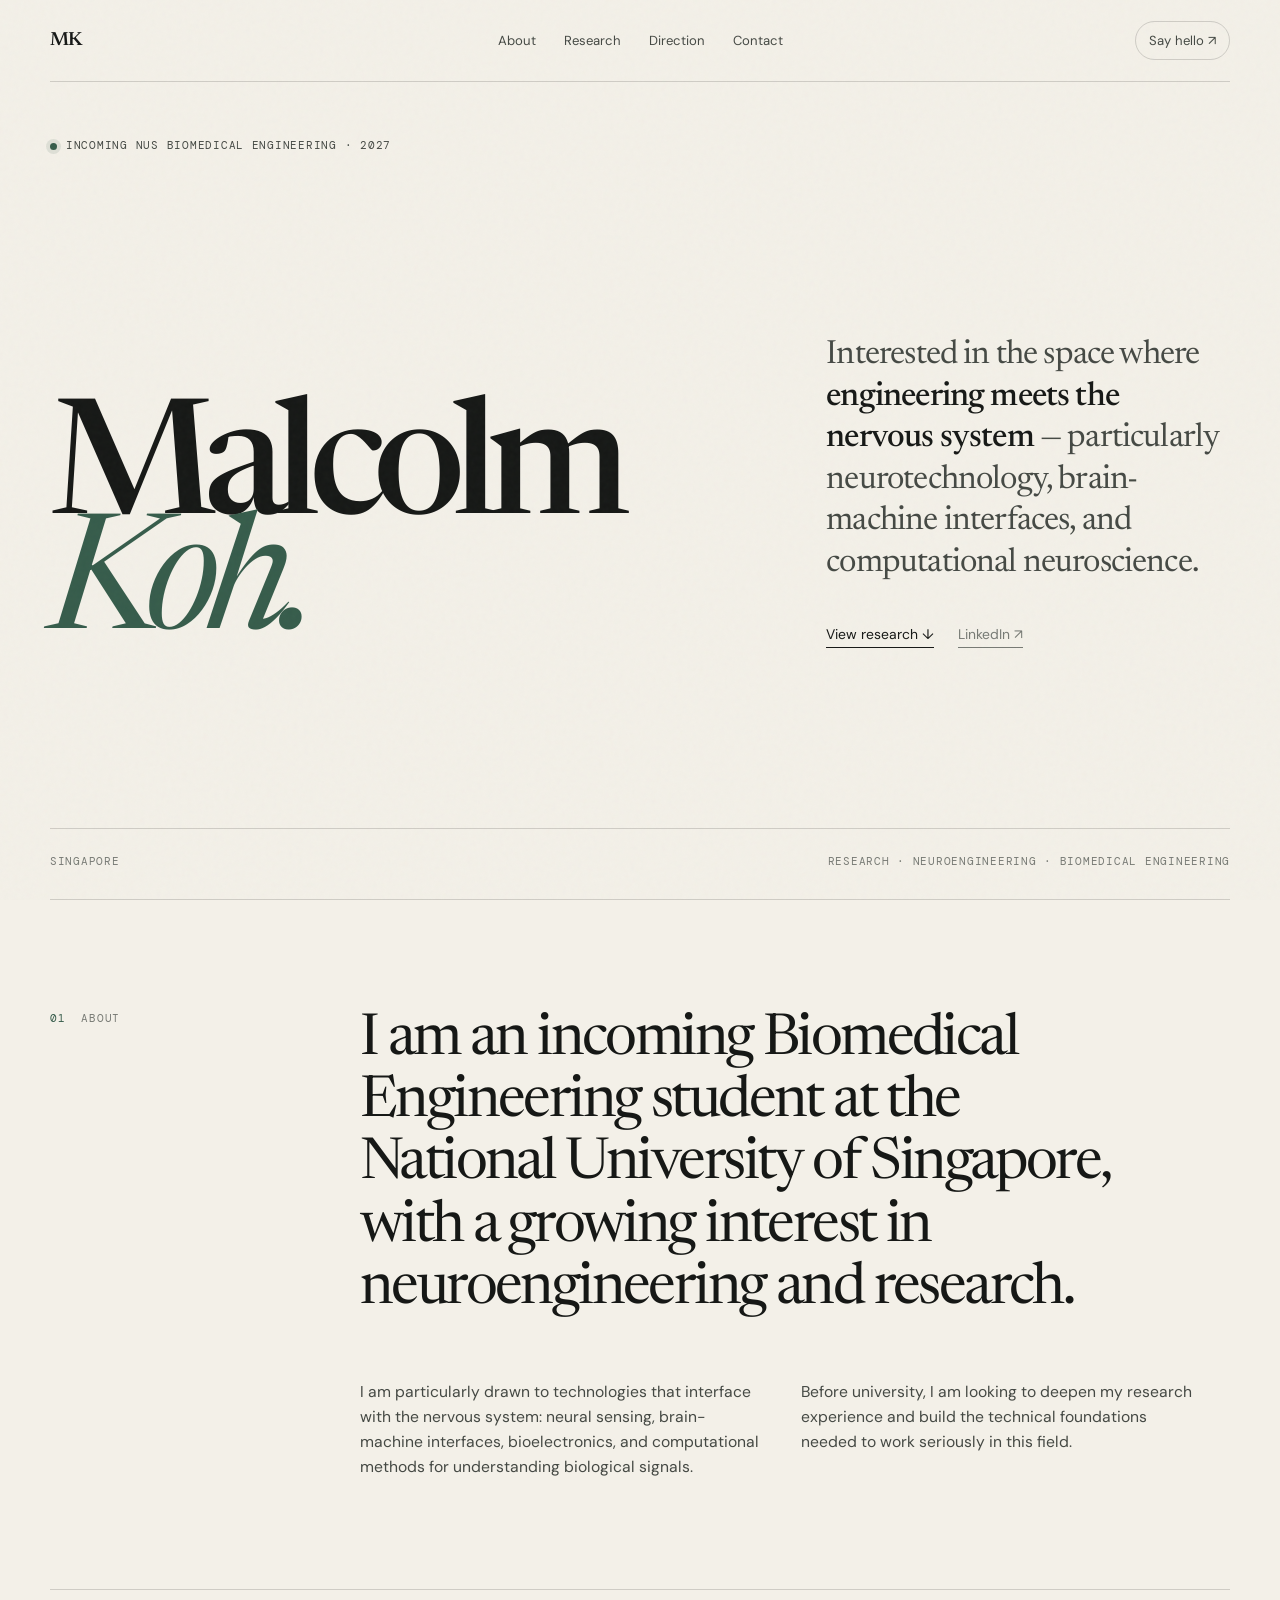
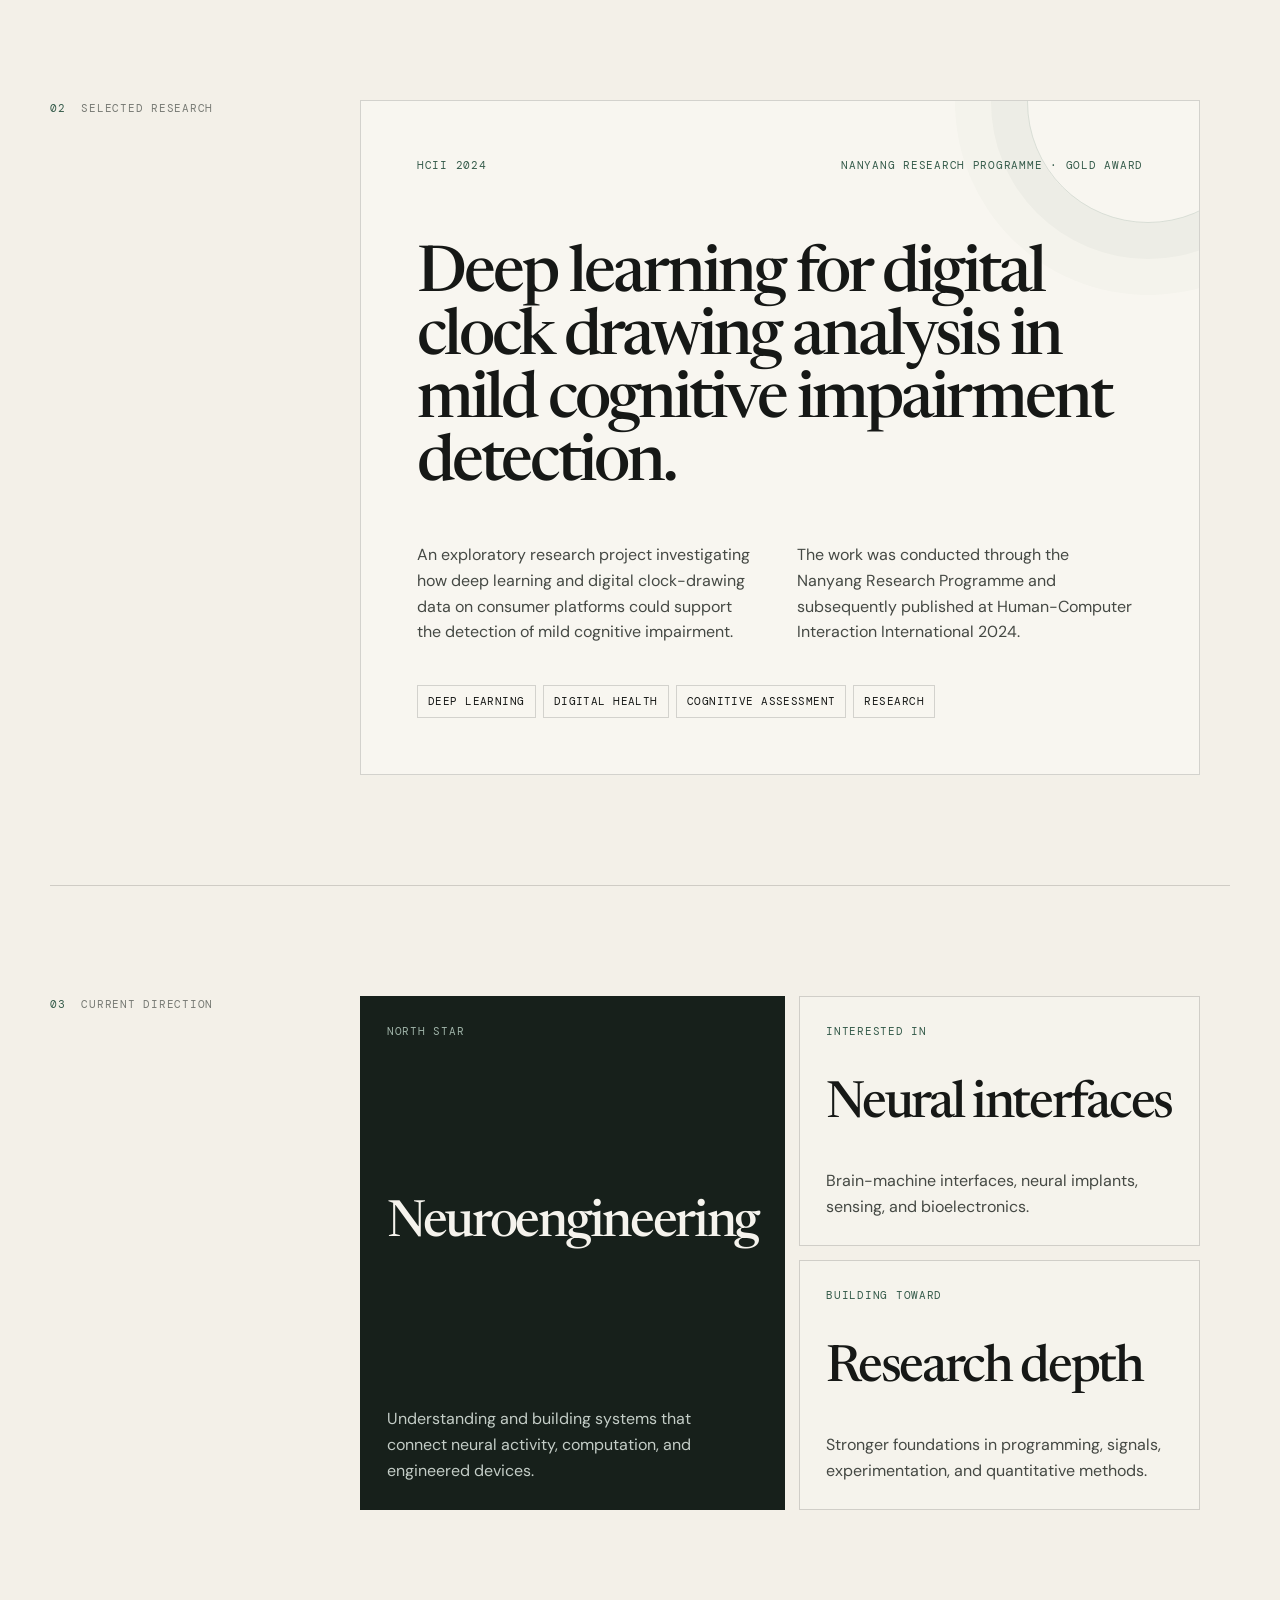
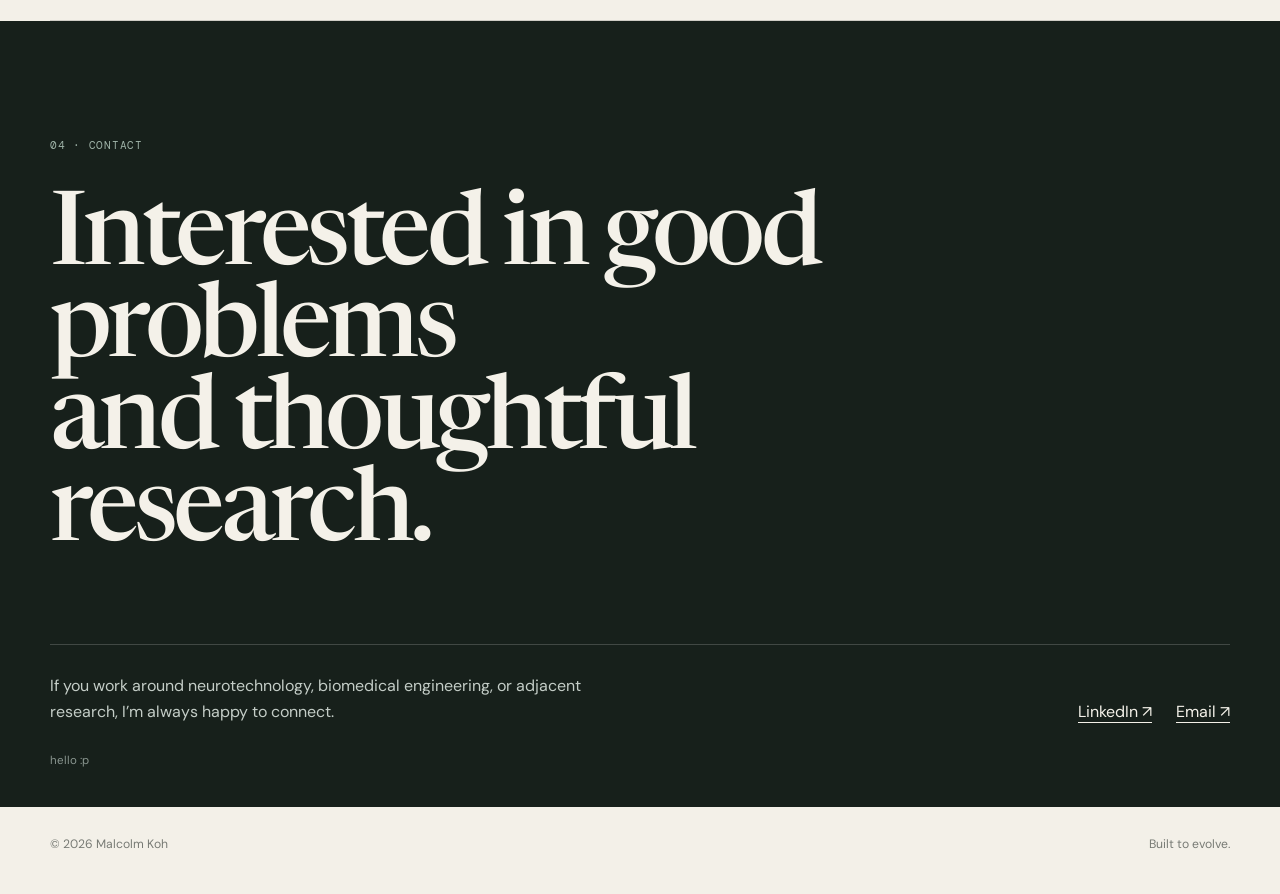
==== commit bd9a4c09: ":P" ====
--- a/index.html
+++ b/index.html
@@ -140,10 +140,10 @@
           <p>If you work around neurotechnology, biomedical engineering, or adjacent research, I’m always happy to connect.</p>
           <div class="contact-links">
             <a href="https://www.linkedin.com/in/malcolmkohhs" target="_blank" rel="noreferrer">LinkedIn ↗</a>
-            <a href="mailto:hello@malcolmkoh.com">Email ↗</a>
+            <a href="mailto:mal.kohhs@gmail.com">Email ↗</a>
           </div>
         </div>
-        <p class="setup-note">Before publishing: replace the email link if you are not using hello@malcolmkoh.com.</p>
+        <p class="setup-note">hello :p </p>
       </div>
     </section>
   </main>
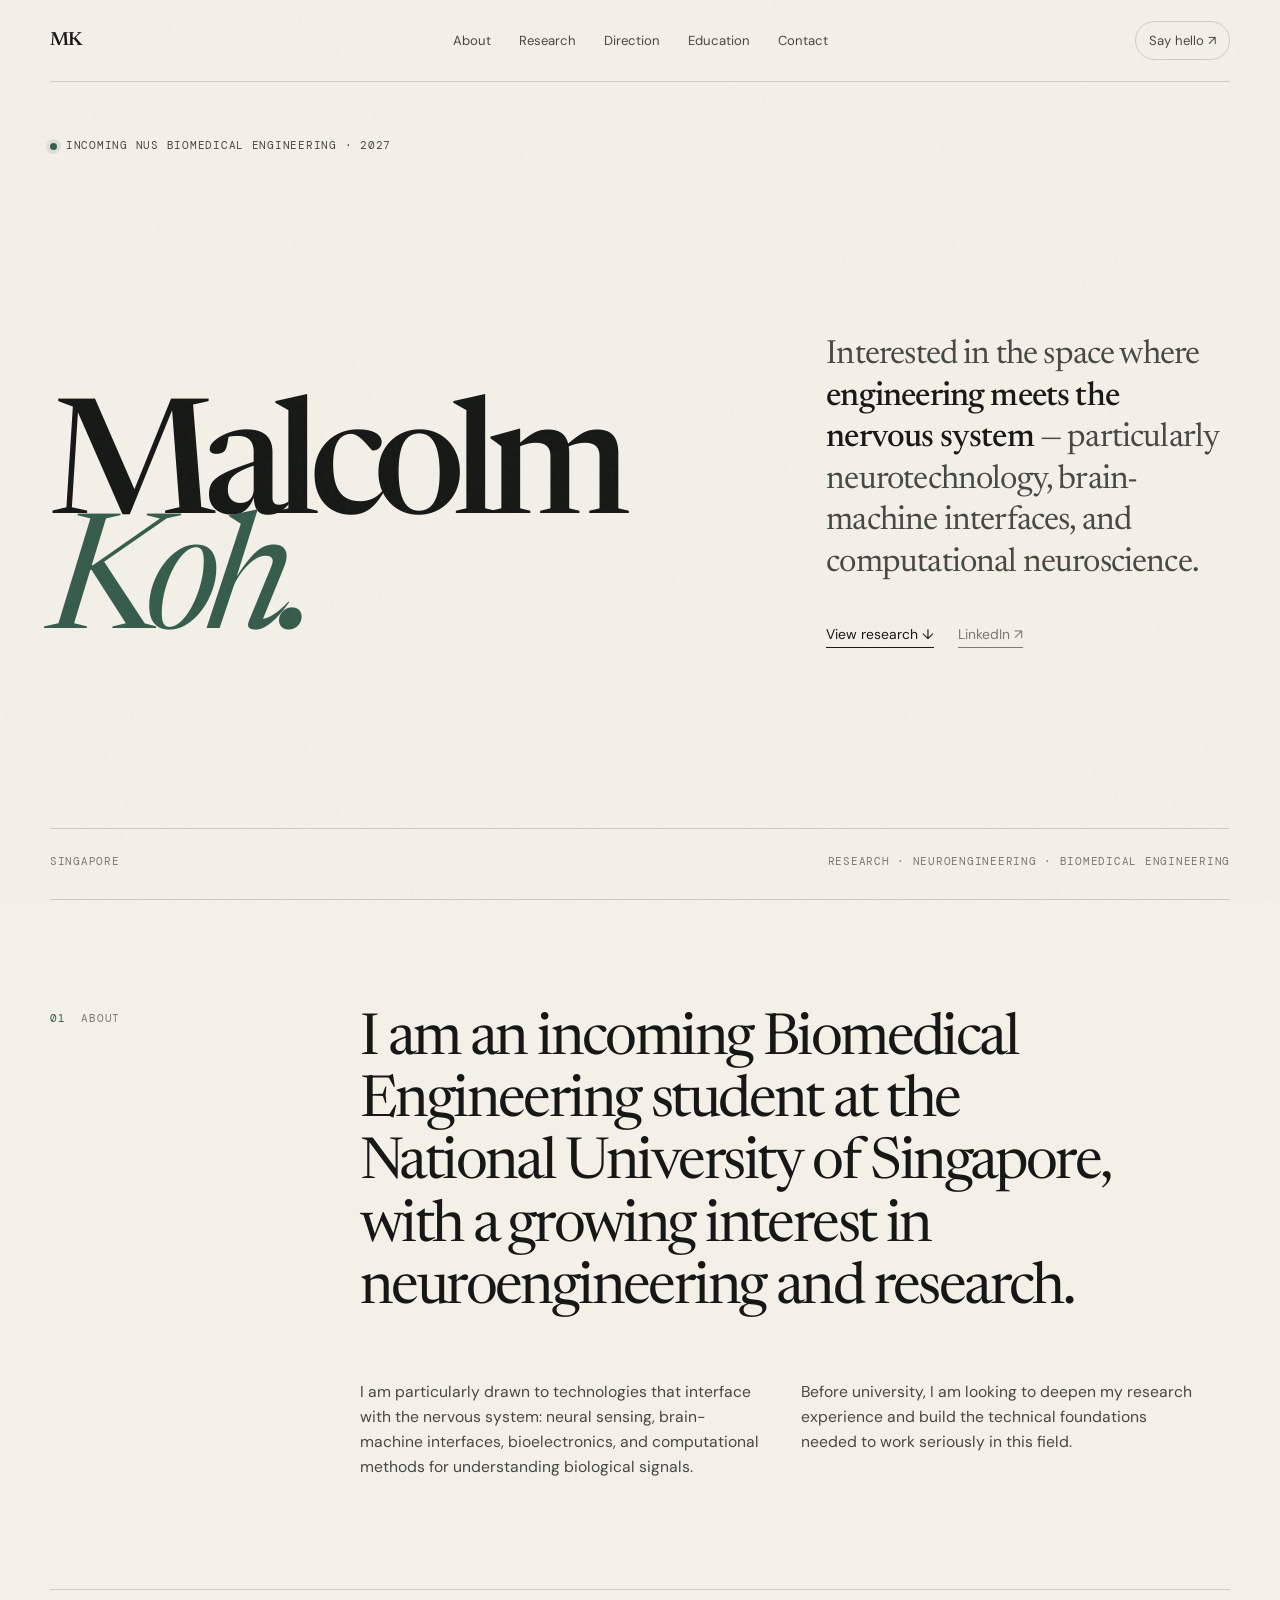
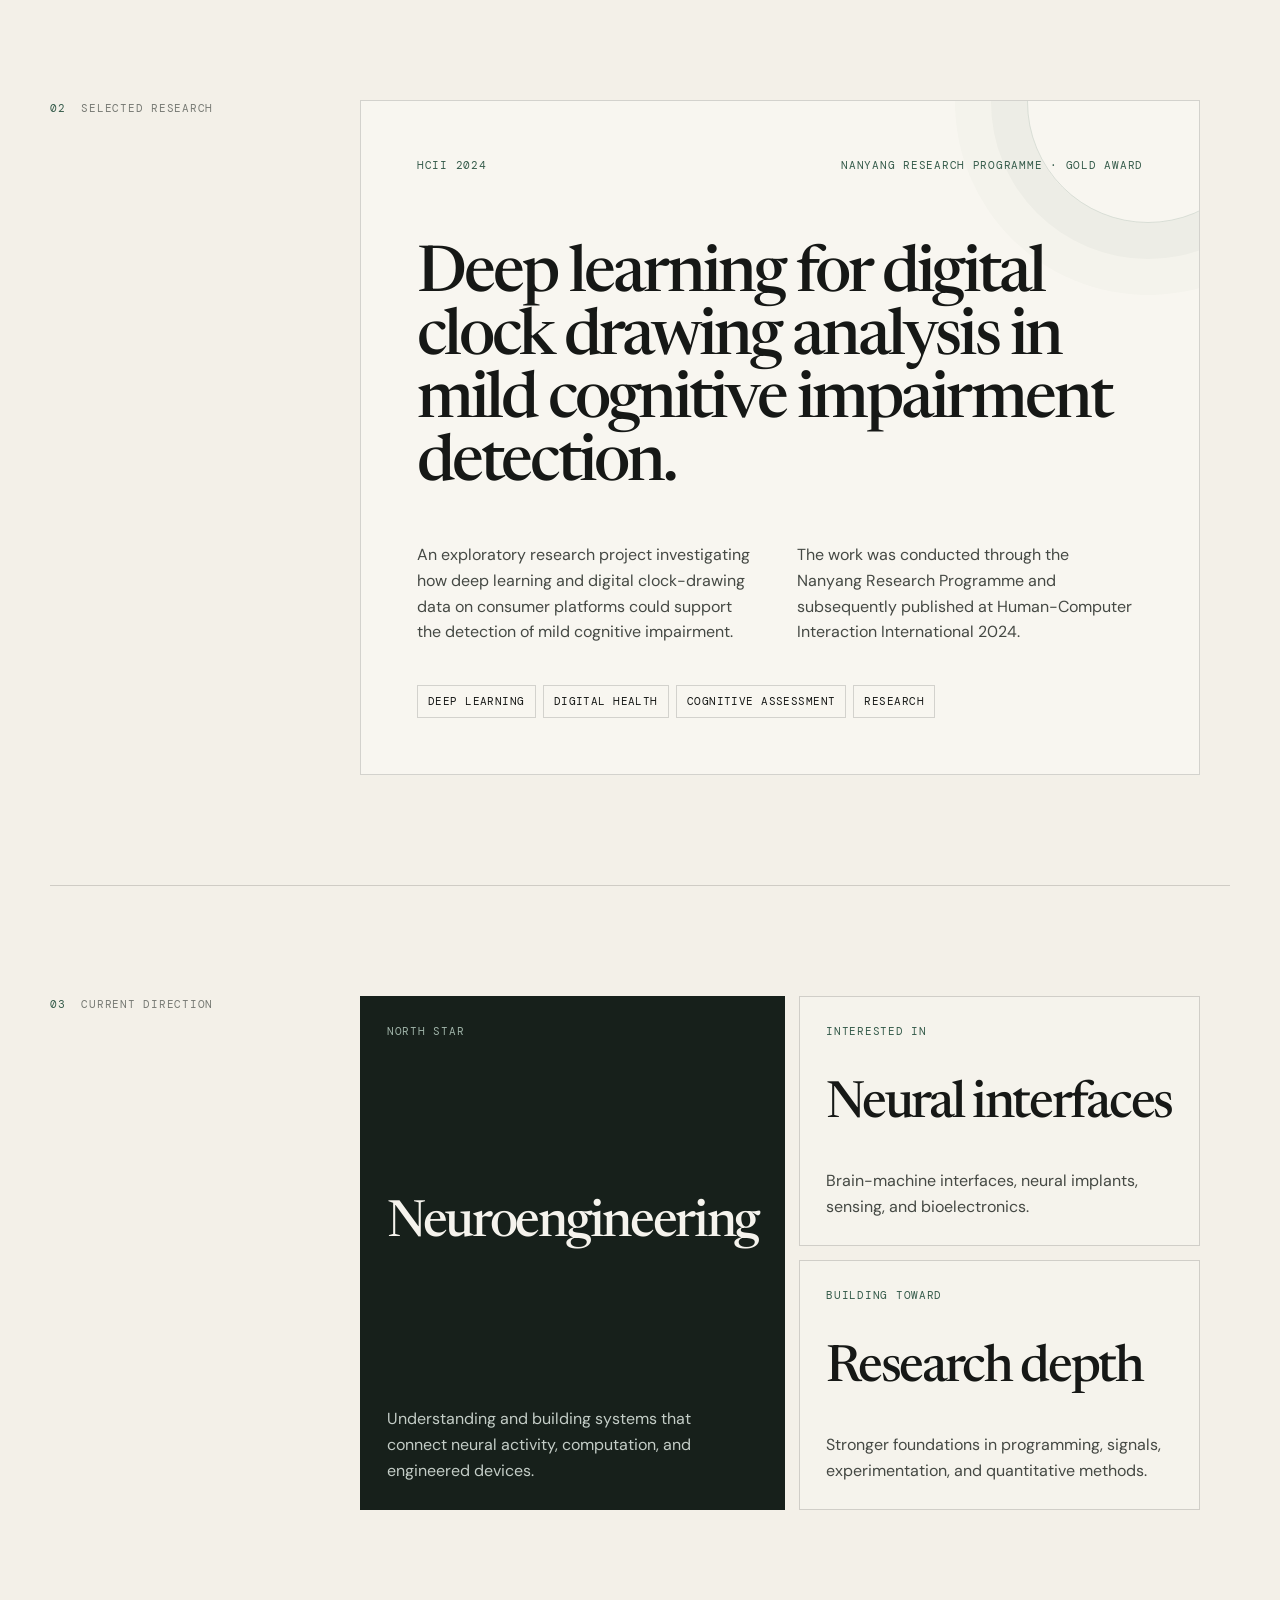
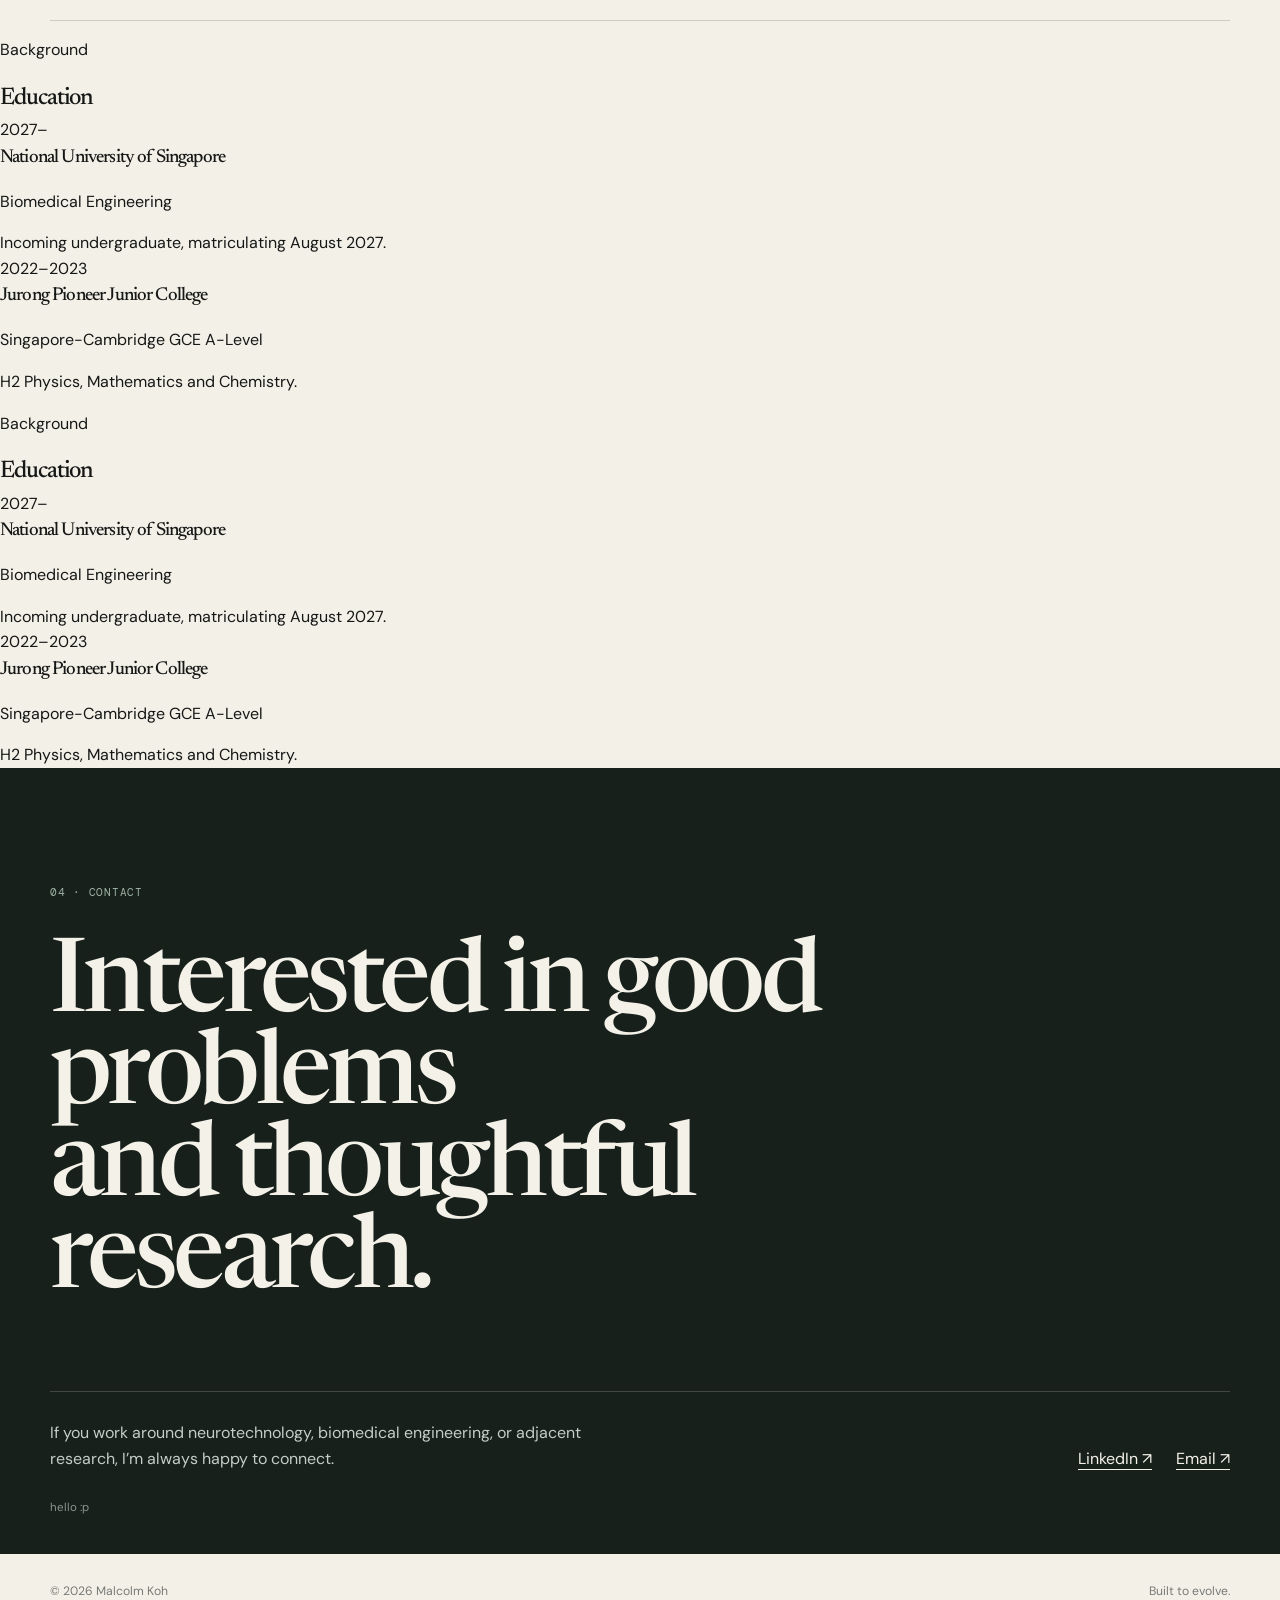
==== commit dc7302c7: "edu" ====
--- a/index.html
+++ b/index.html
@@ -20,7 +20,9 @@
       <a href="#about">About</a>
       <a href="#research">Research</a>
       <a href="#direction">Direction</a>
+      <a href="#education">Education</a>
       <a href="#contact">Contact</a>
+
     </nav>
     <a class="header-cta" href="#contact">Say hello <span>↗</span></a>
   </header>
@@ -132,6 +134,66 @@
       </div>
     </section>
 
+    <section id="education" class="section">
+      <div class="section-heading">
+        <p class="eyebrow">Background</p>
+        <h2>Education</h2>
+      </div>
+
+      <div class="qualification-list">
+
+        <div class="qualification-item">
+          <div class="qualification-year">2027–</div>
+          <div>
+            <h3>National University of Singapore</h3>
+            <p>Biomedical Engineering</p>
+            <span>Incoming undergraduate, matriculating August 2027.</span>
+          </div>
+        </div>
+
+        <div class="qualification-item">
+          <div class="qualification-year">2022–2023</div>
+          <div>
+            <h3>Jurong Pioneer Junior College</h3>
+            <p>Singapore-Cambridge GCE A-Level</p>
+            <span>H2 Physics, Mathematics and Chemistry.</span>
+          </div>
+        </div>
+
+      </div>
+    </section>
+
+
+    <section id="education" class="section">
+      <div class="section-heading">
+        <p class="eyebrow">Background</p>
+        <h2>Education</h2>
+      </div>
+
+      <div class="qualification-list">
+
+        <div class="qualification-item">
+          <div class="qualification-year">2027–</div>
+          <div>
+            <h3>National University of Singapore</h3>
+            <p>Biomedical Engineering</p>
+            <span>Incoming undergraduate, matriculating August 2027.</span>
+          </div>
+        </div>
+
+        <div class="qualification-item">
+          <div class="qualification-year">2022–2023</div>
+          <div>
+            <h3>Jurong Pioneer Junior College</h3>
+            <p>Singapore-Cambridge GCE A-Level</p>
+            <span>H2 Physics, Mathematics and Chemistry.</span>
+          </div>
+        </div>
+
+      </div>
+    </section>
+
+    
     <section id="contact" class="contact-band reveal">
       <div class="section-wrap contact-inner">
         <p class="mini-label">04 · Contact</p>
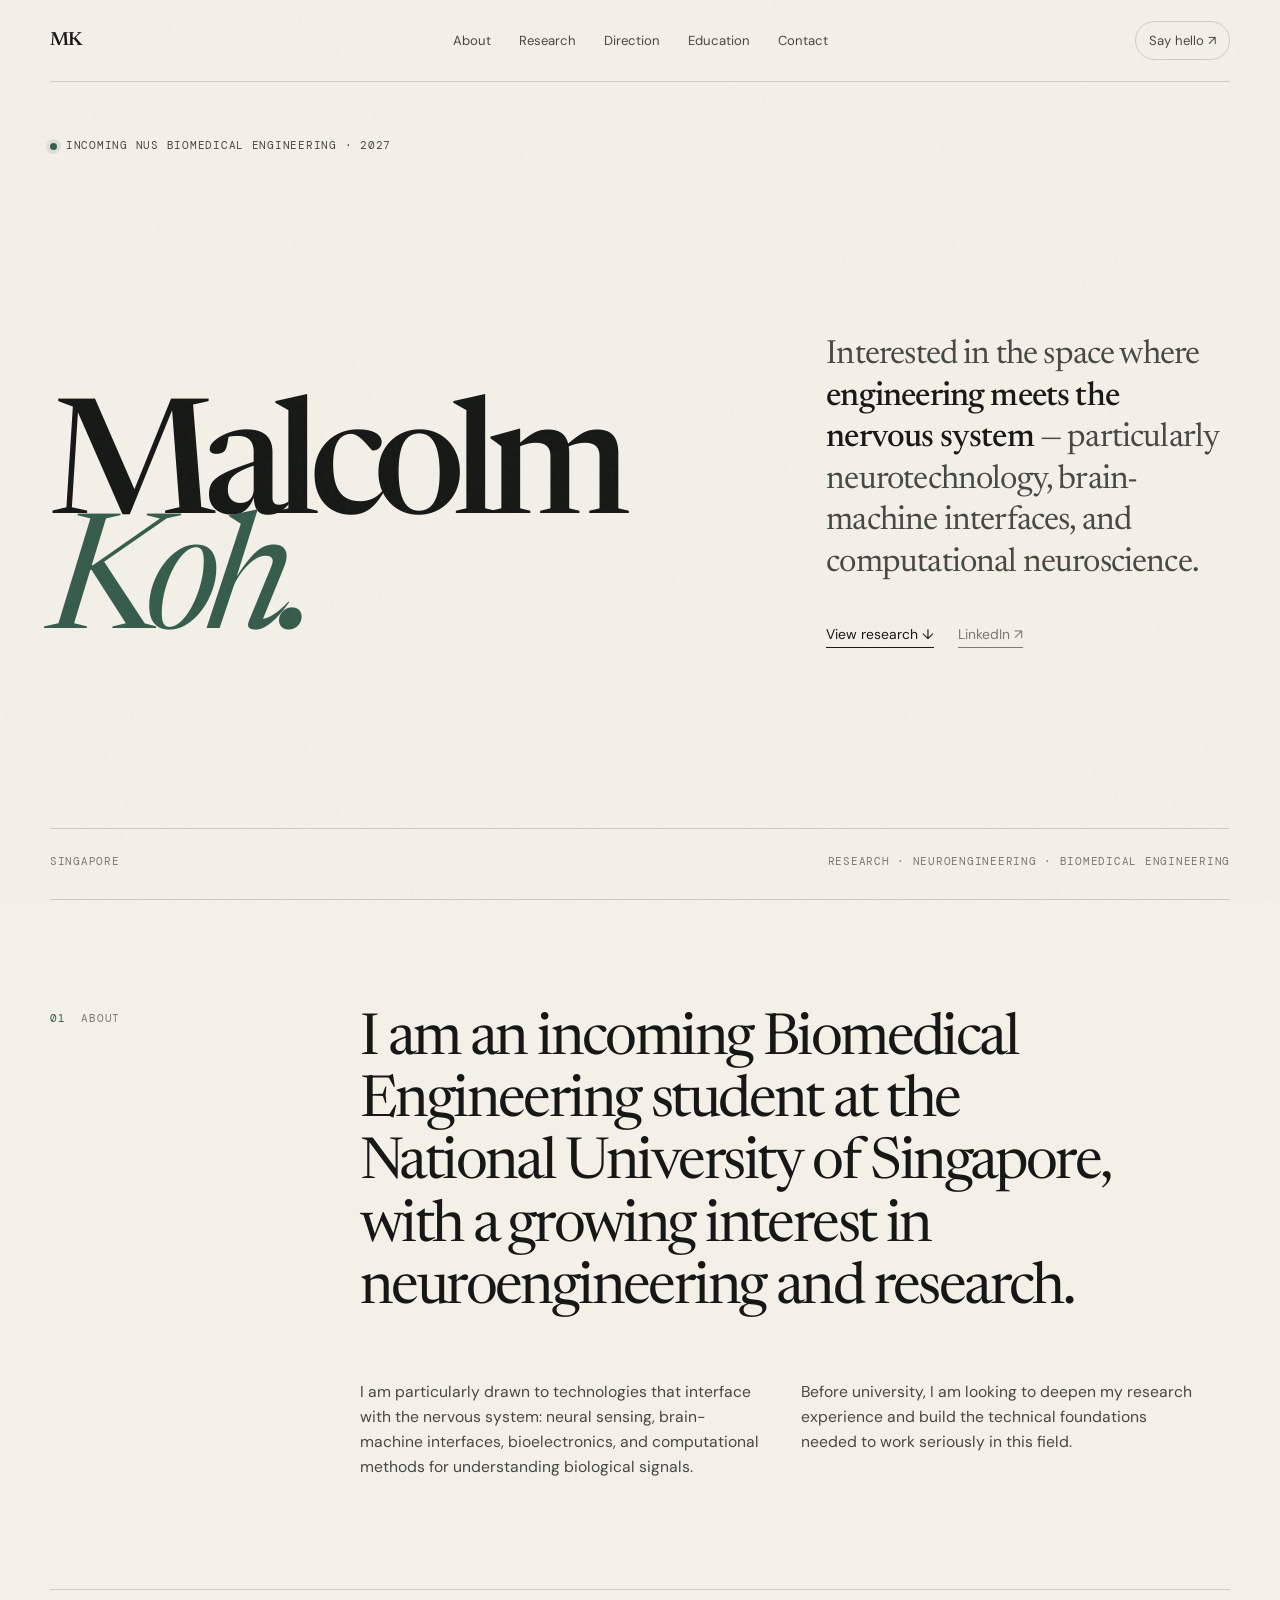
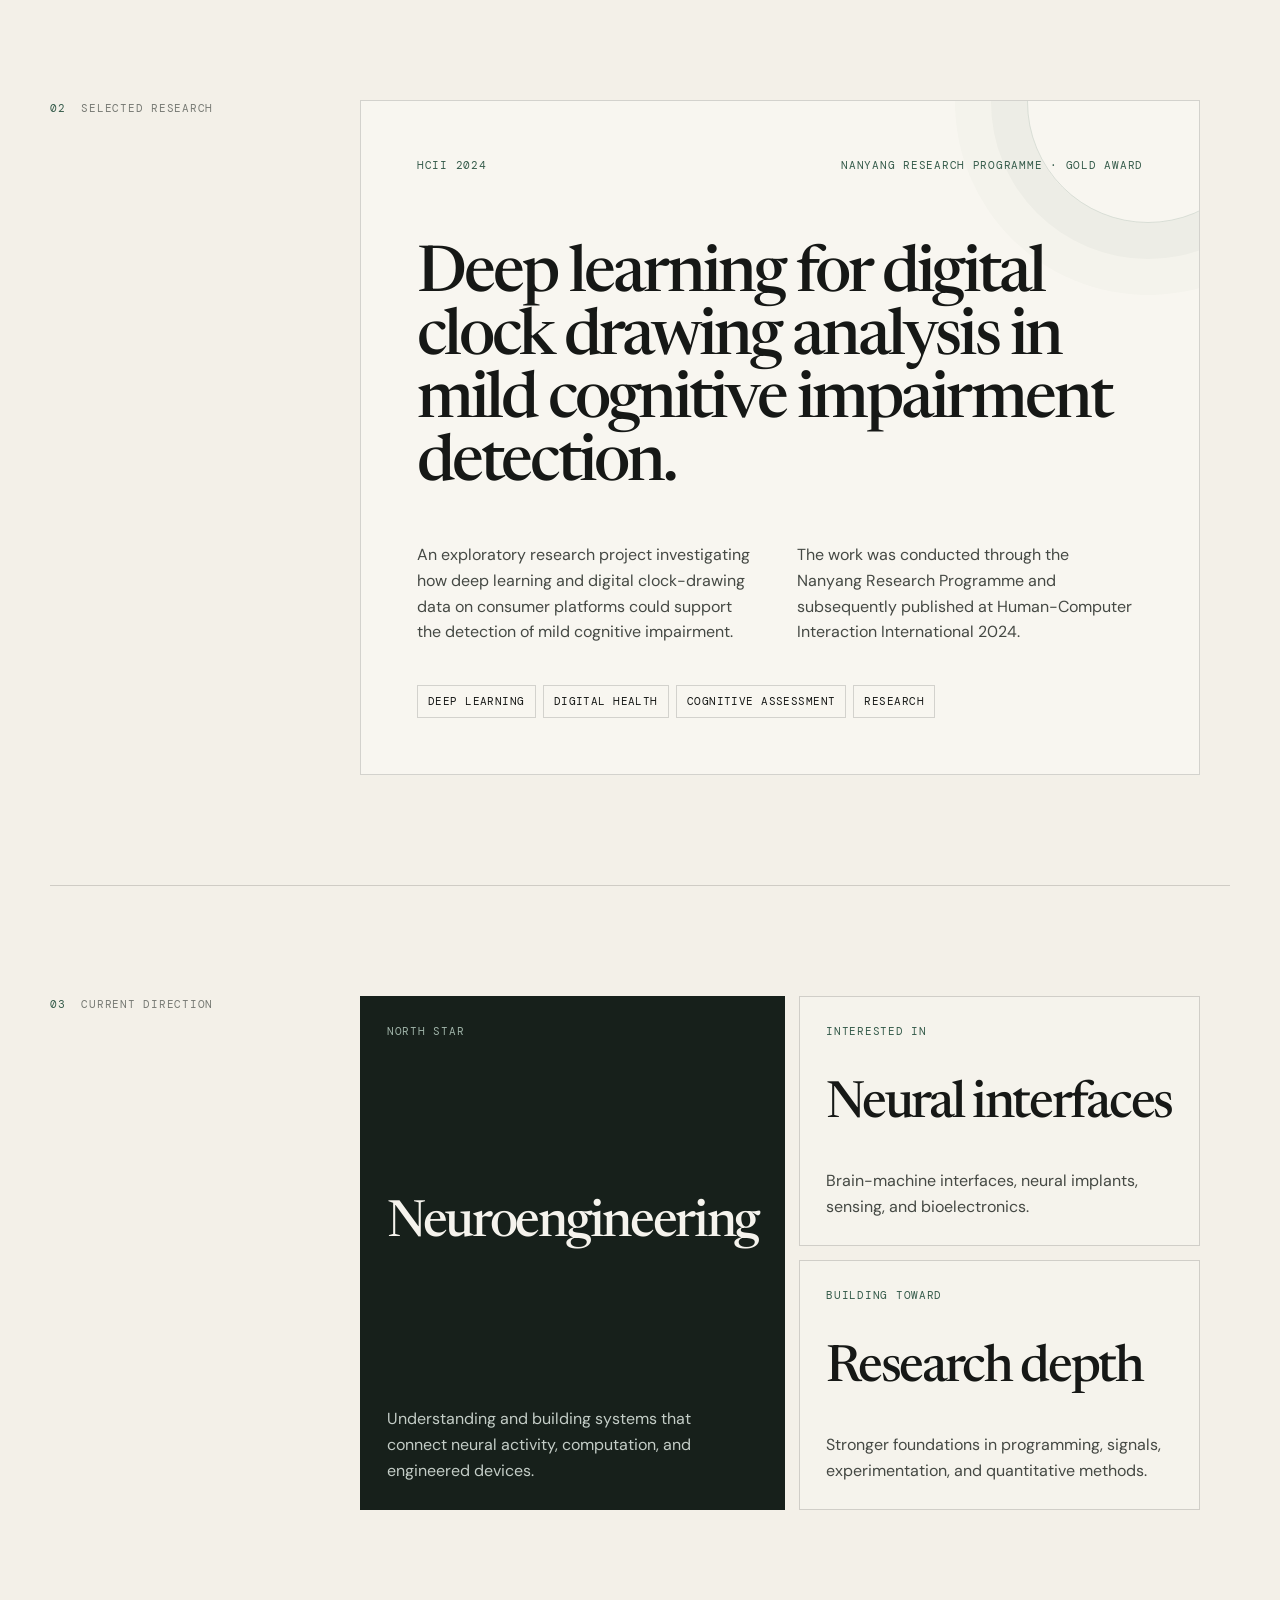
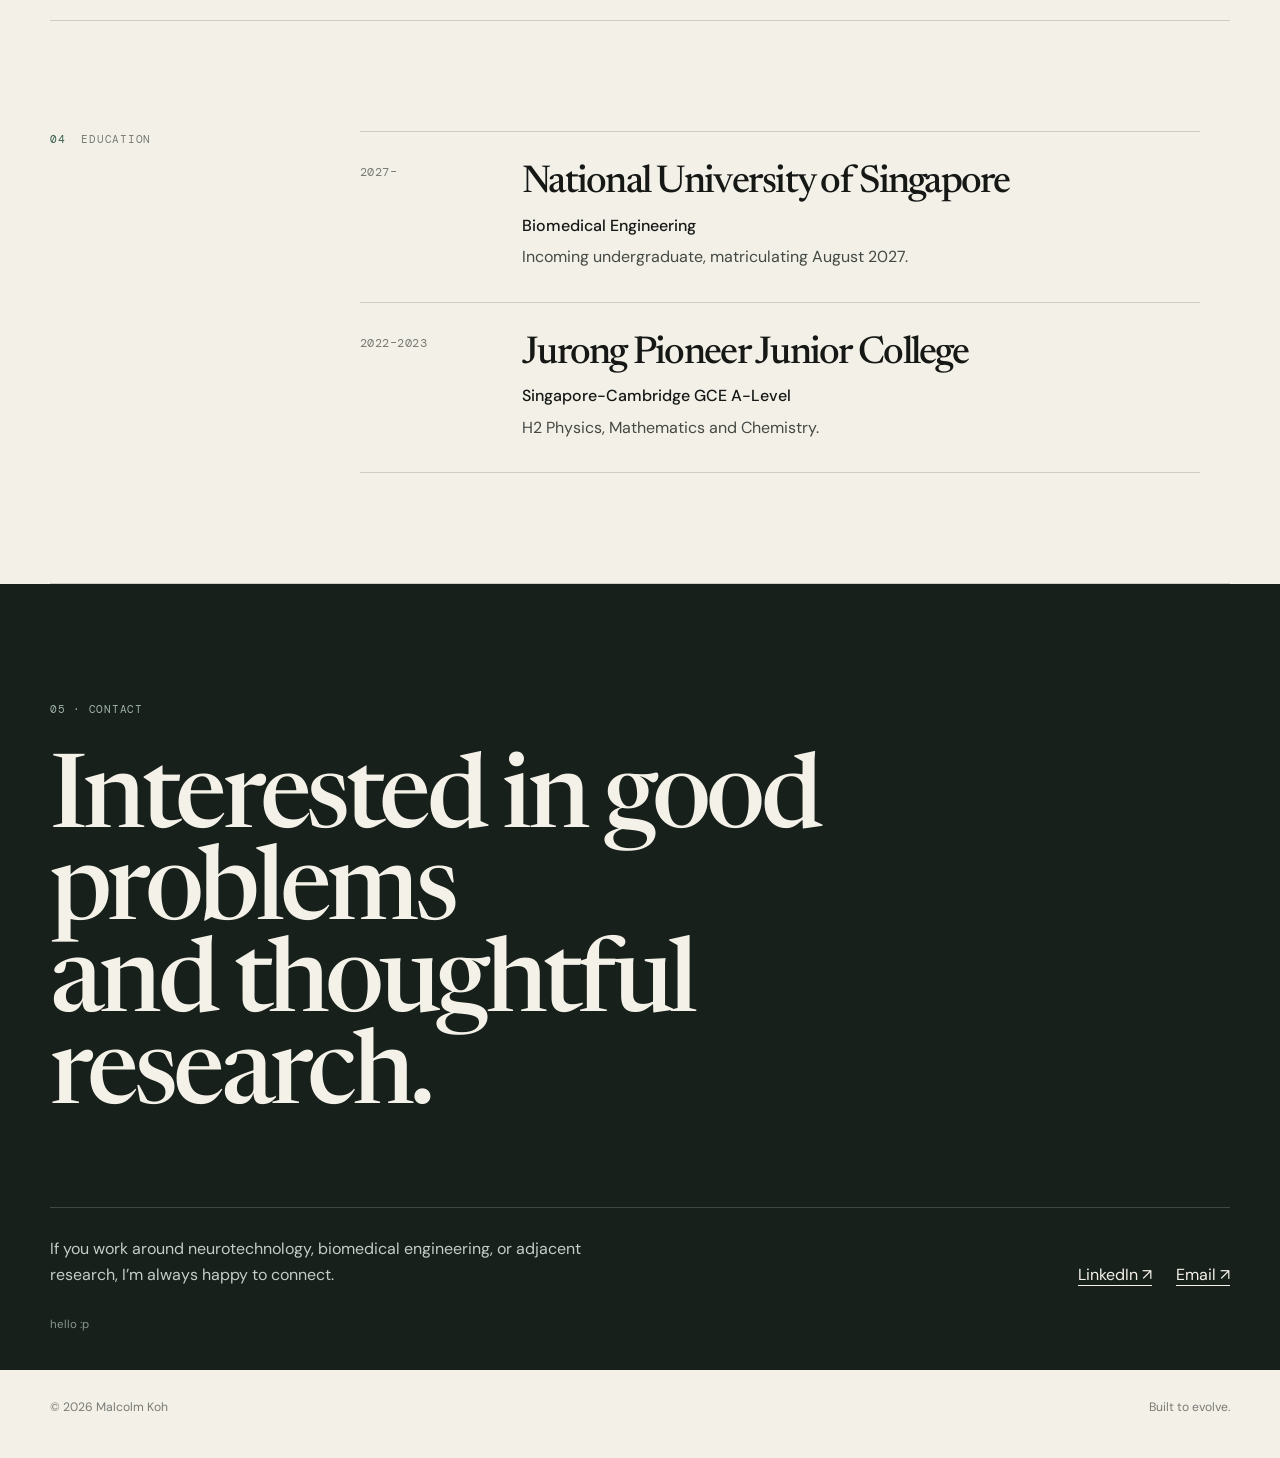
==== commit 72c23c06: "edu2" ====
--- a/index.html
+++ b/index.html
@@ -133,70 +133,46 @@
         </div>
       </div>
     </section>
-
-    <section id="education" class="section">
-      <div class="section-heading">
-        <p class="eyebrow">Background</p>
-        <h2>Education</h2>
+    <section id="education" class="section-wrap split-section reveal">
+      <div class="section-label">
+        <span>04</span>
+        <p>Education</p>
       </div>
 
-      <div class="qualification-list">
+      <div class="section-body">
+        <div class="education-list">
 
-        <div class="qualification-item">
-          <div class="qualification-year">2027–</div>
-          <div>
-            <h3>National University of Singapore</h3>
-            <p>Biomedical Engineering</p>
-            <span>Incoming undergraduate, matriculating August 2027.</span>
-          </div>
+          <article class="education-item">
+            <div class="education-year">2027–</div>
+            <div>
+              <h3>National University of Singapore</h3>
+              <p class="education-degree">Biomedical Engineering</p>
+              <p class="education-note">
+                Incoming undergraduate, matriculating August 2027.
+              </p>
+            </div>
+          </article>
+
+          <article class="education-item">
+            <div class="education-year">2022–2023</div>
+            <div>
+              <h3>Jurong Pioneer Junior College</h3>
+              <p class="education-degree">
+                Singapore-Cambridge GCE A-Level
+              </p>
+              <p class="education-note">
+                H2 Physics, Mathematics and Chemistry.
+              </p>
+            </div>
+          </article>
+
         </div>
-
-        <div class="qualification-item">
-          <div class="qualification-year">2022–2023</div>
-          <div>
-            <h3>Jurong Pioneer Junior College</h3>
-            <p>Singapore-Cambridge GCE A-Level</p>
-            <span>H2 Physics, Mathematics and Chemistry.</span>
-          </div>
-        </div>
-
       </div>
     </section>
-
-
-    <section id="education" class="section">
-      <div class="section-heading">
-        <p class="eyebrow">Background</p>
-        <h2>Education</h2>
-      </div>
-
-      <div class="qualification-list">
-
-        <div class="qualification-item">
-          <div class="qualification-year">2027–</div>
-          <div>
-            <h3>National University of Singapore</h3>
-            <p>Biomedical Engineering</p>
-            <span>Incoming undergraduate, matriculating August 2027.</span>
-          </div>
-        </div>
-
-        <div class="qualification-item">
-          <div class="qualification-year">2022–2023</div>
-          <div>
-            <h3>Jurong Pioneer Junior College</h3>
-            <p>Singapore-Cambridge GCE A-Level</p>
-            <span>H2 Physics, Mathematics and Chemistry.</span>
-          </div>
-        </div>
-
-      </div>
-    </section>
-
     
     <section id="contact" class="contact-band reveal">
       <div class="section-wrap contact-inner">
-        <p class="mini-label">04 · Contact</p>
+        <p class="mini-label">05 · Contact</p>
         <h2>Interested in good problems<br>and thoughtful research.</h2>
         <div class="contact-bottom">
           <p>If you work around neurotechnology, biomedical engineering, or adjacent research, I’m always happy to connect.</p>
--- a/styles.css
+++ b/styles.css
@@ -299,3 +299,46 @@
   .contact-links { flex-direction: column; gap: 8px; }
   .site-footer { flex-direction: column; gap: 4px; }
 }
+
+.education-list {
+  border-top: 1px solid var(--line);
+}
+
+.education-item {
+  display: grid;
+  grid-template-columns: 130px 1fr;
+  gap: 32px;
+  padding: 32px 0;
+  border-bottom: 1px solid var(--line);
+}
+
+.education-year {
+  font-family: "DM Mono", monospace;
+  font-size: .72rem;
+  letter-spacing: .04em;
+  color: var(--muted);
+}
+
+.education-item h3 {
+  font-size: clamp(1.8rem, 3vw, 2.5rem);
+  line-height: 1;
+  margin-bottom: 10px;
+}
+
+.education-degree {
+  margin: 0 0 6px;
+  color: var(--ink);
+  font-weight: 500;
+}
+
+.education-note {
+  margin: 0;
+  color: var(--soft-ink);
+}
+
+@media (max-width: 560px) {
+  .education-item {
+    grid-template-columns: 1fr;
+    gap: 8px;
+  }
+}
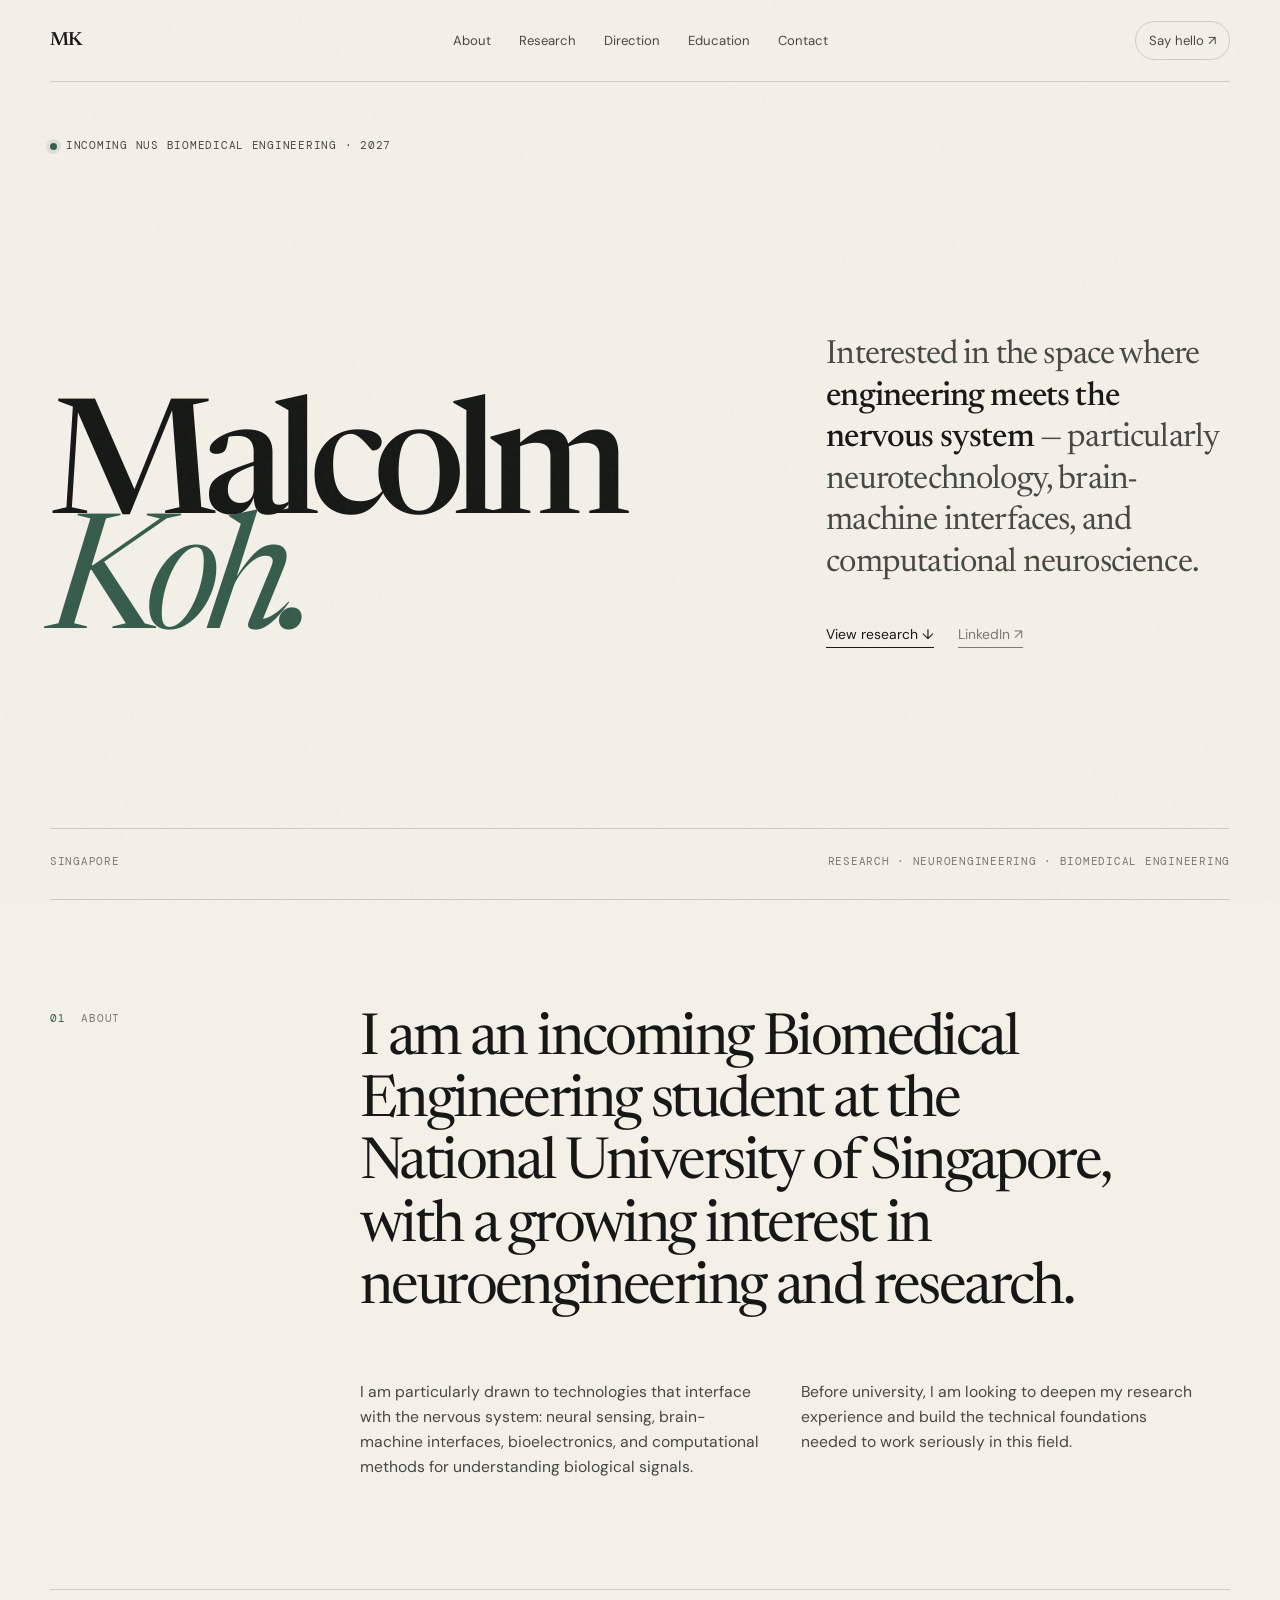
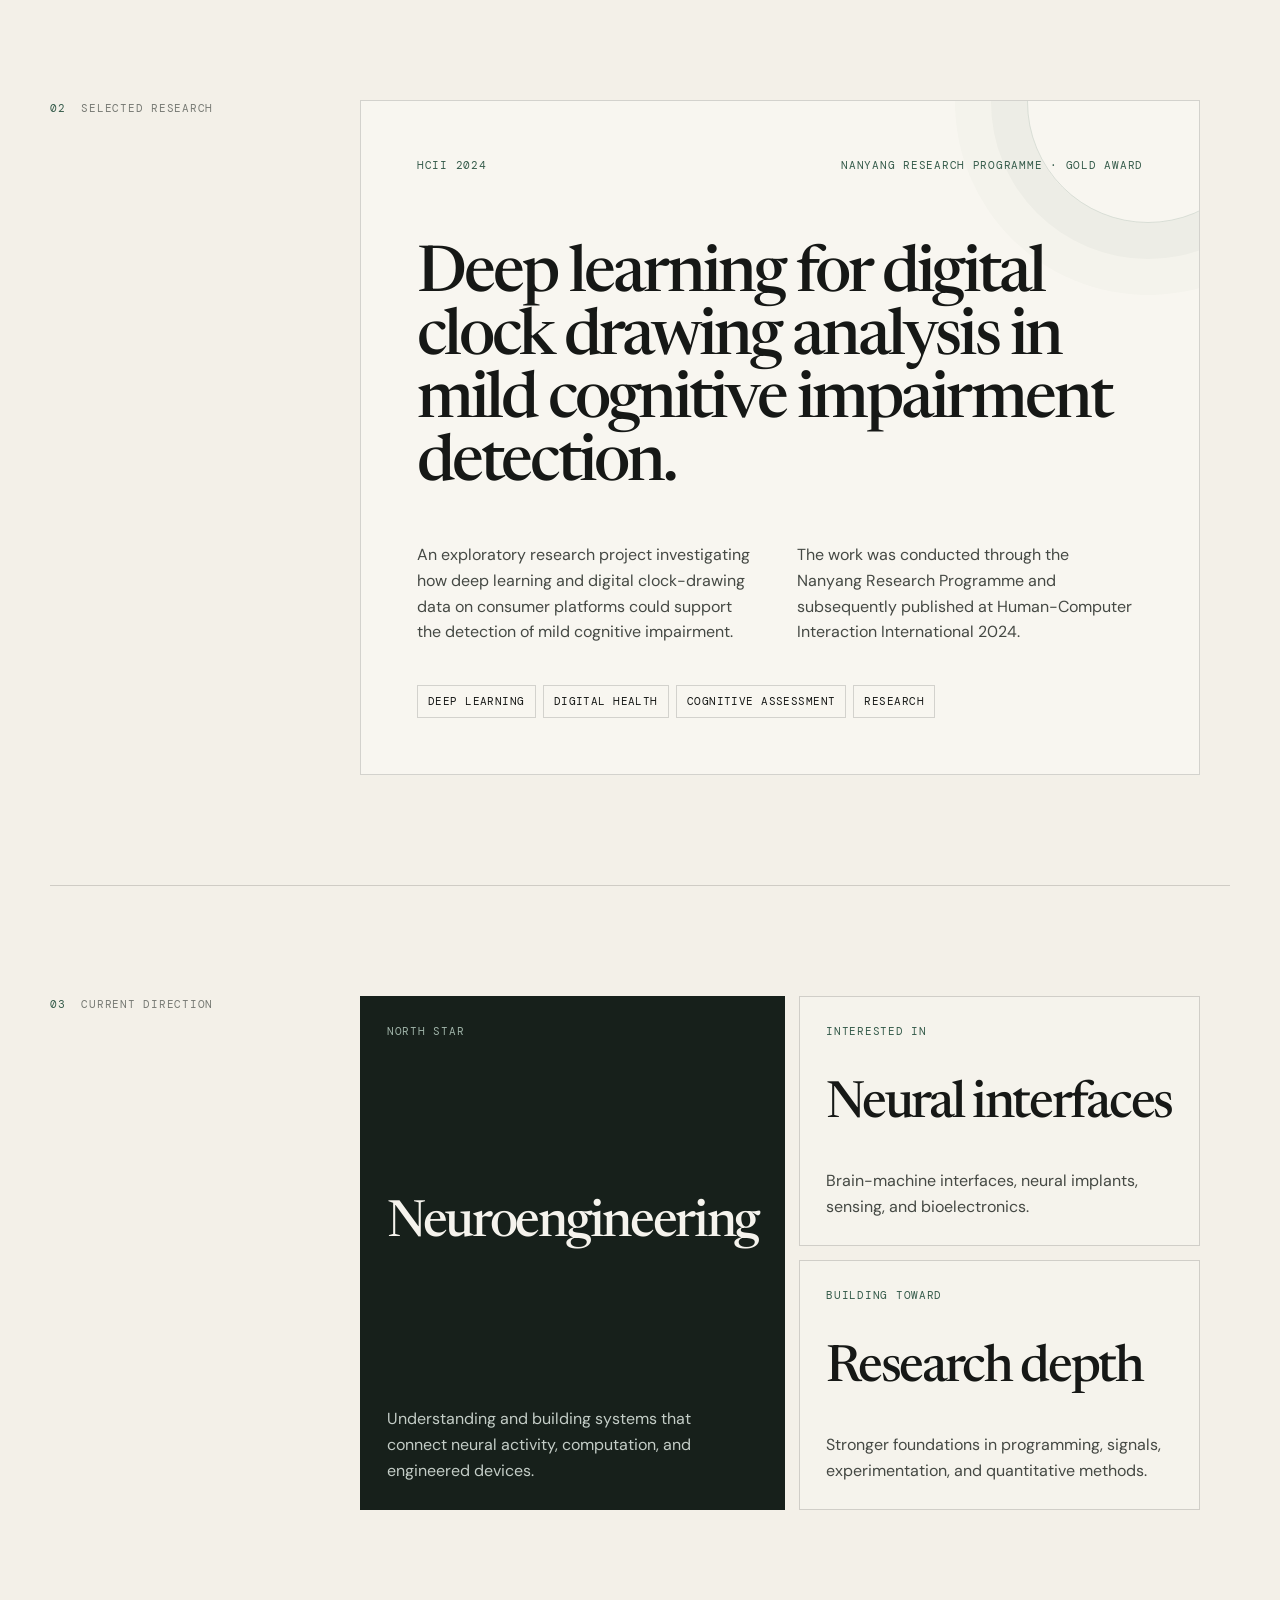
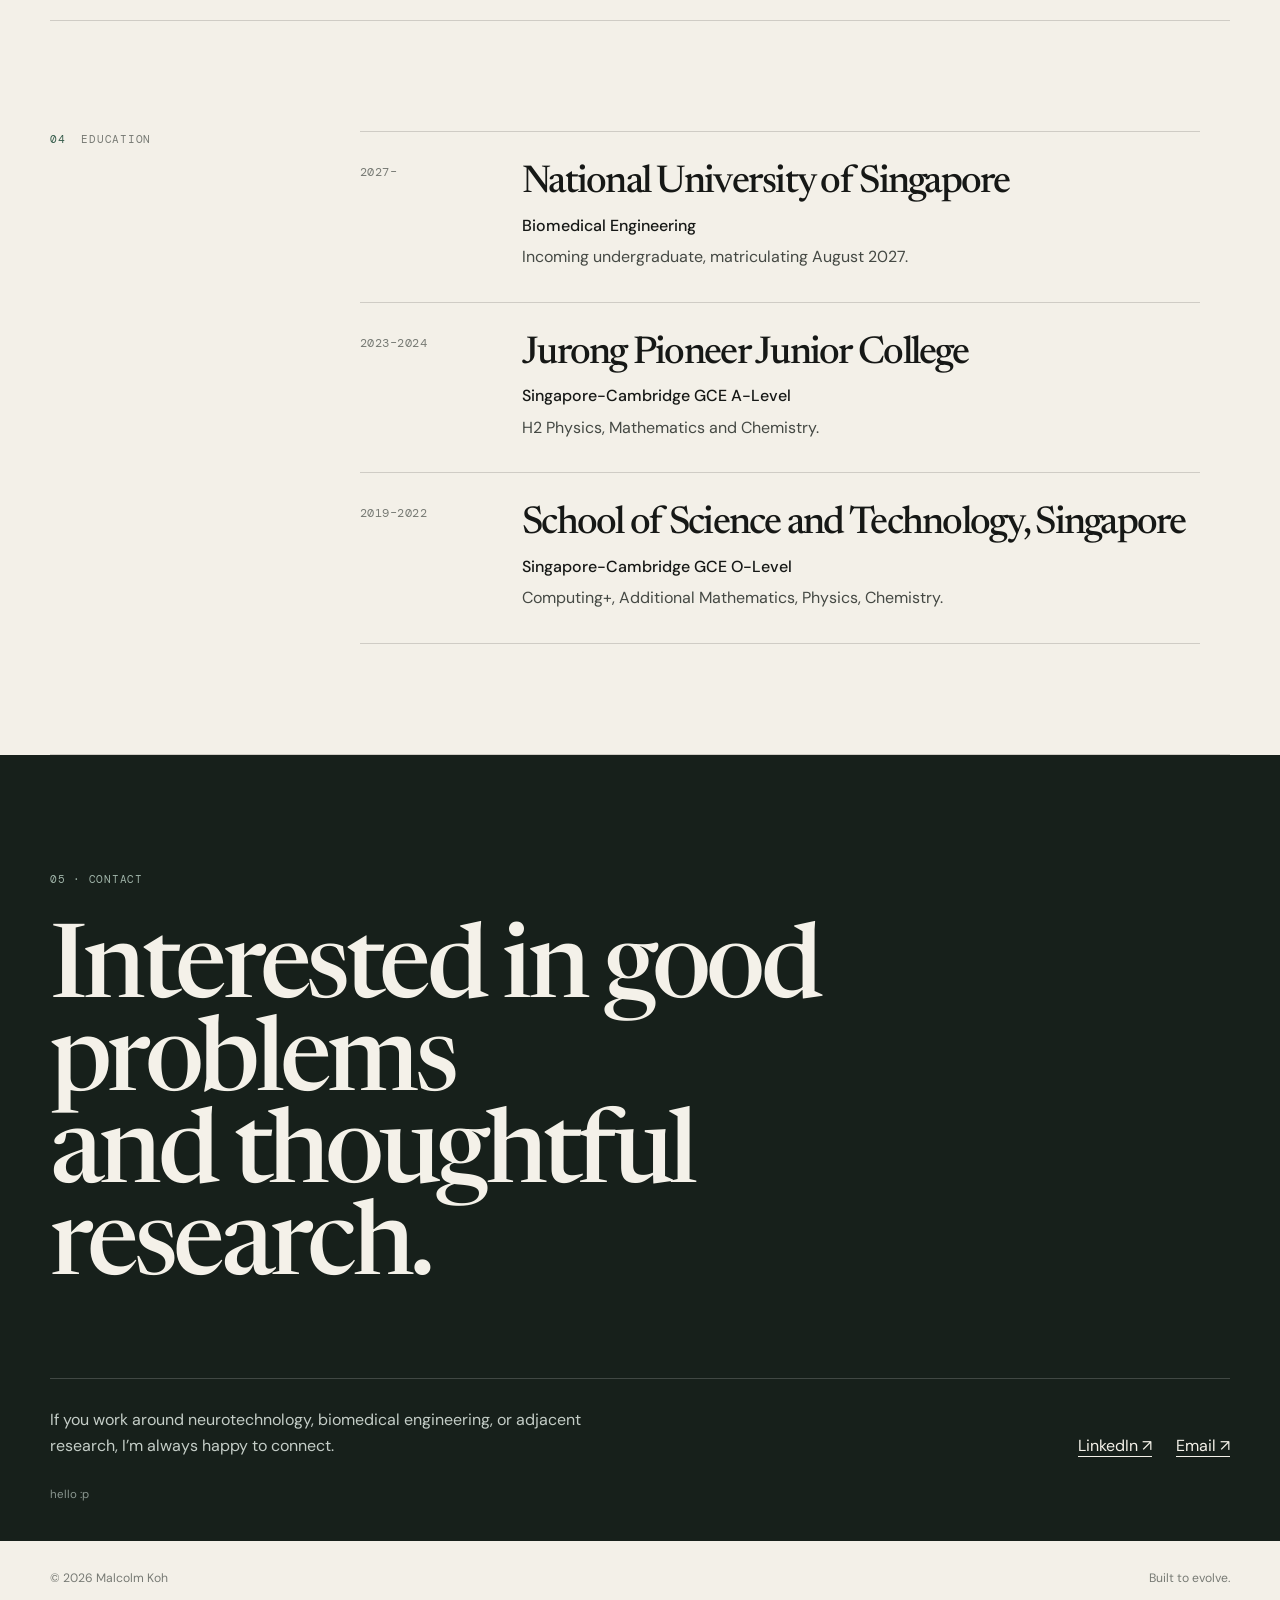
==== commit 7f228815: "sst" ====
--- a/index.html
+++ b/index.html
@@ -154,7 +154,7 @@
           </article>
 
           <article class="education-item">
-            <div class="education-year">2022–2023</div>
+            <div class="education-year">2023–2024</div>
             <div>
               <h3>Jurong Pioneer Junior College</h3>
               <p class="education-degree">
@@ -162,6 +162,19 @@
               </p>
               <p class="education-note">
                 H2 Physics, Mathematics and Chemistry.
+              </p>
+            </div>
+          </article>
+
+          <article class="education-item">
+            <div class="education-year">2019–2022</div>
+            <div>
+              <h3>School of Science and Technology, Singapore</h3>
+              <p class="education-degree">
+                Singapore-Cambridge GCE O-Level
+              </p>
+              <p class="education-note">
+                Computing+, Additional Mathematics, Physics, Chemistry.
               </p>
             </div>
           </article>
